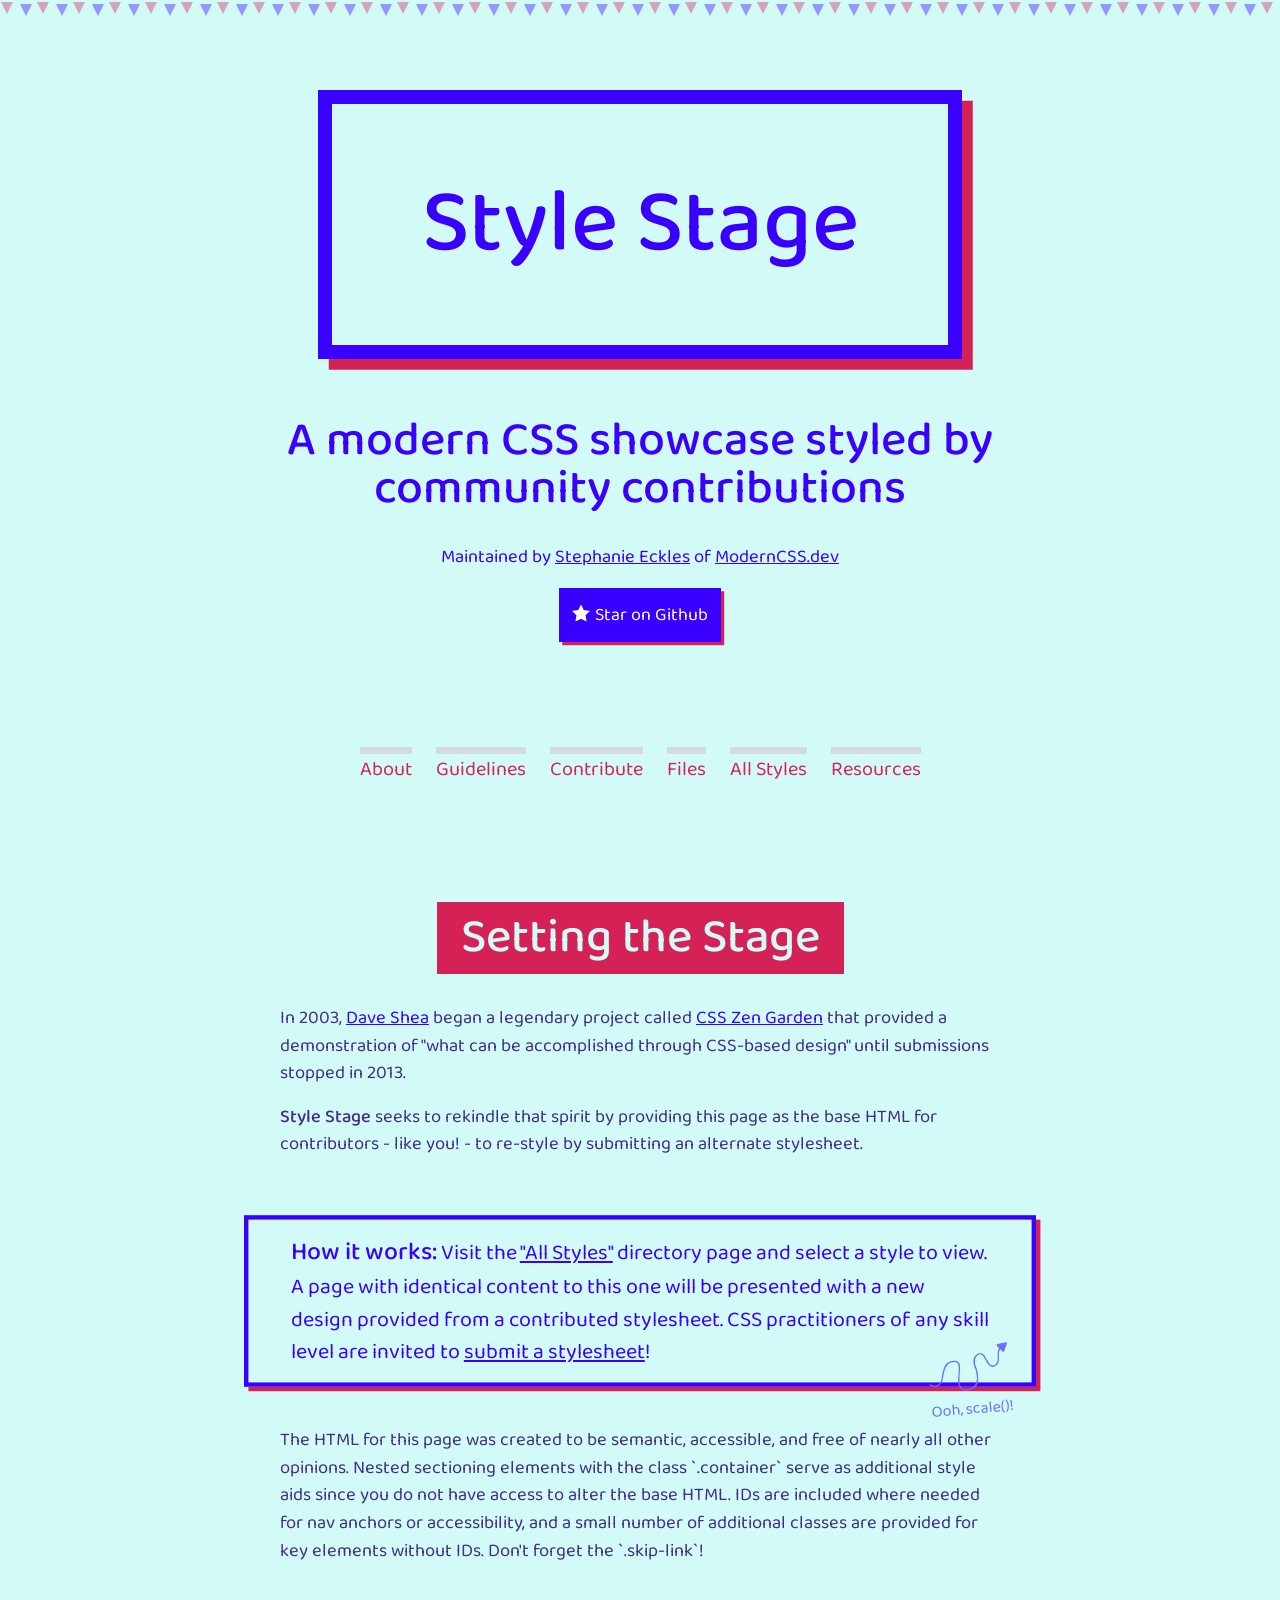
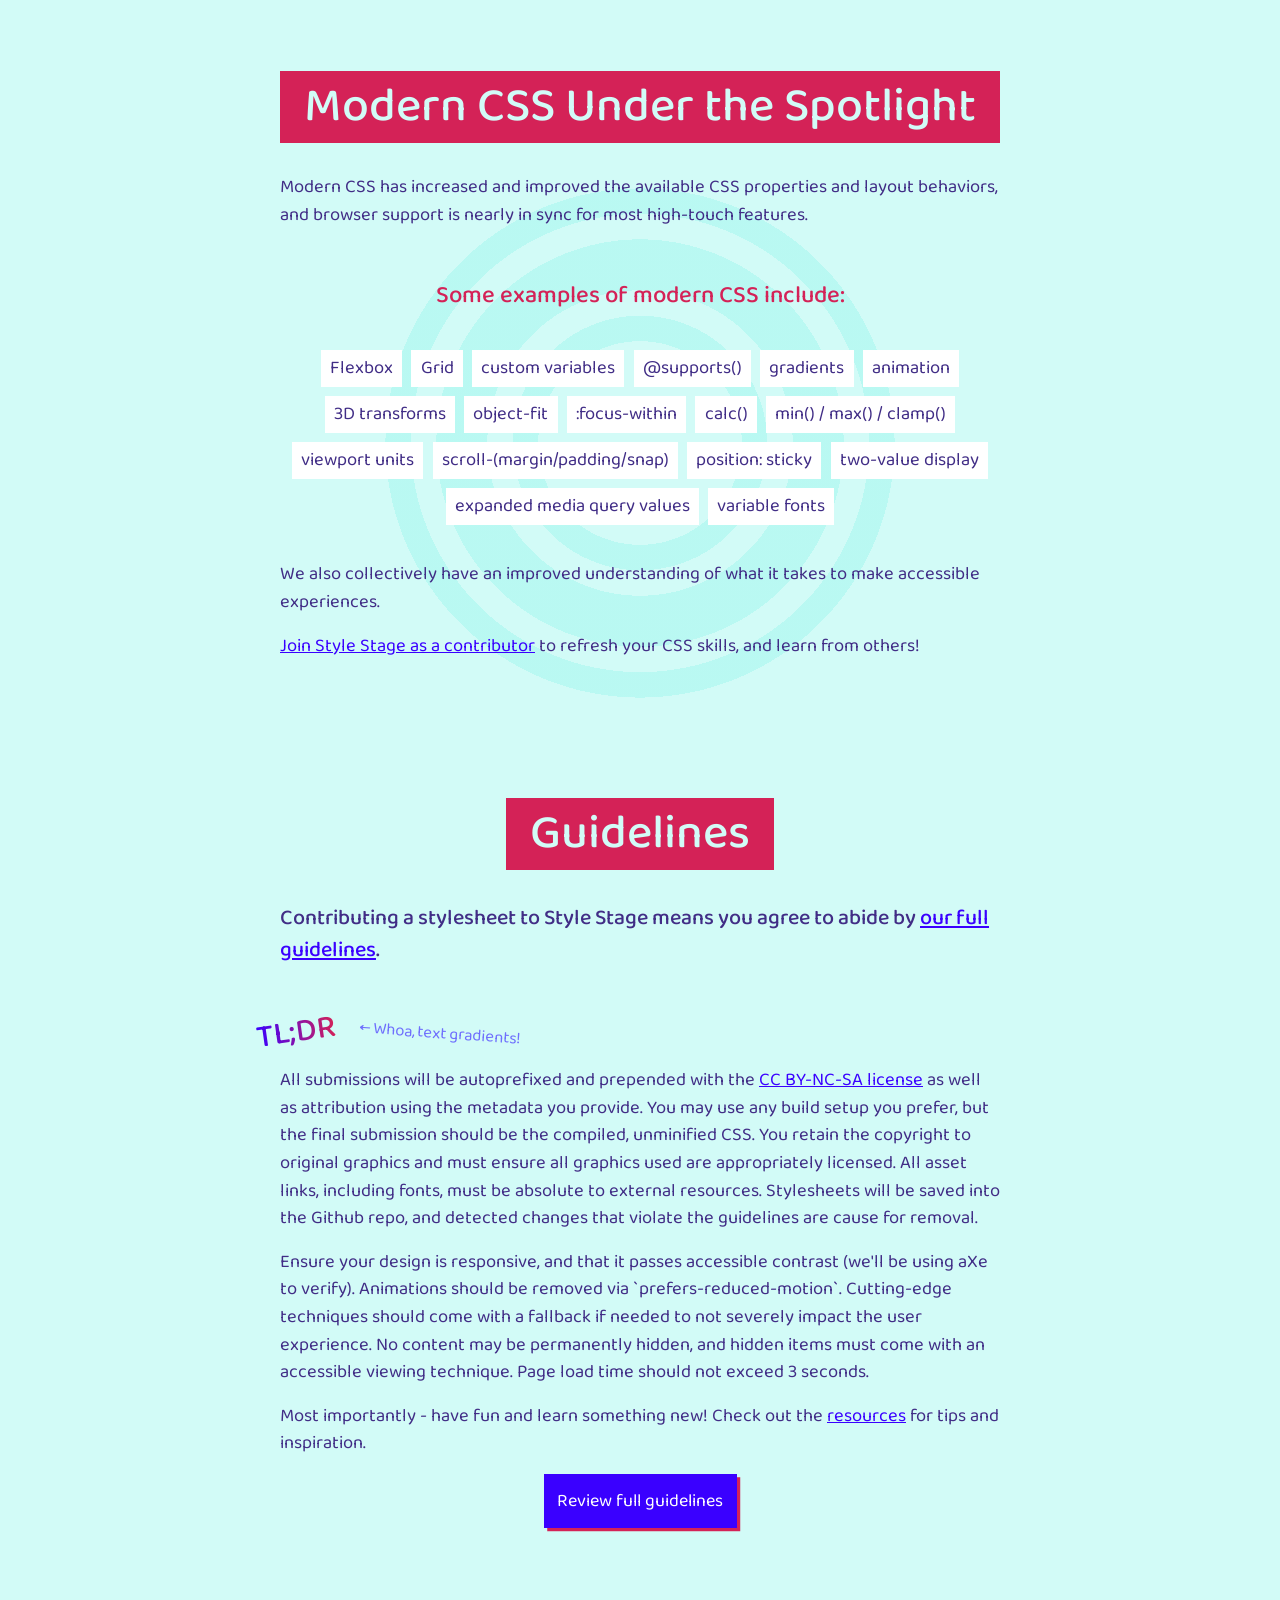
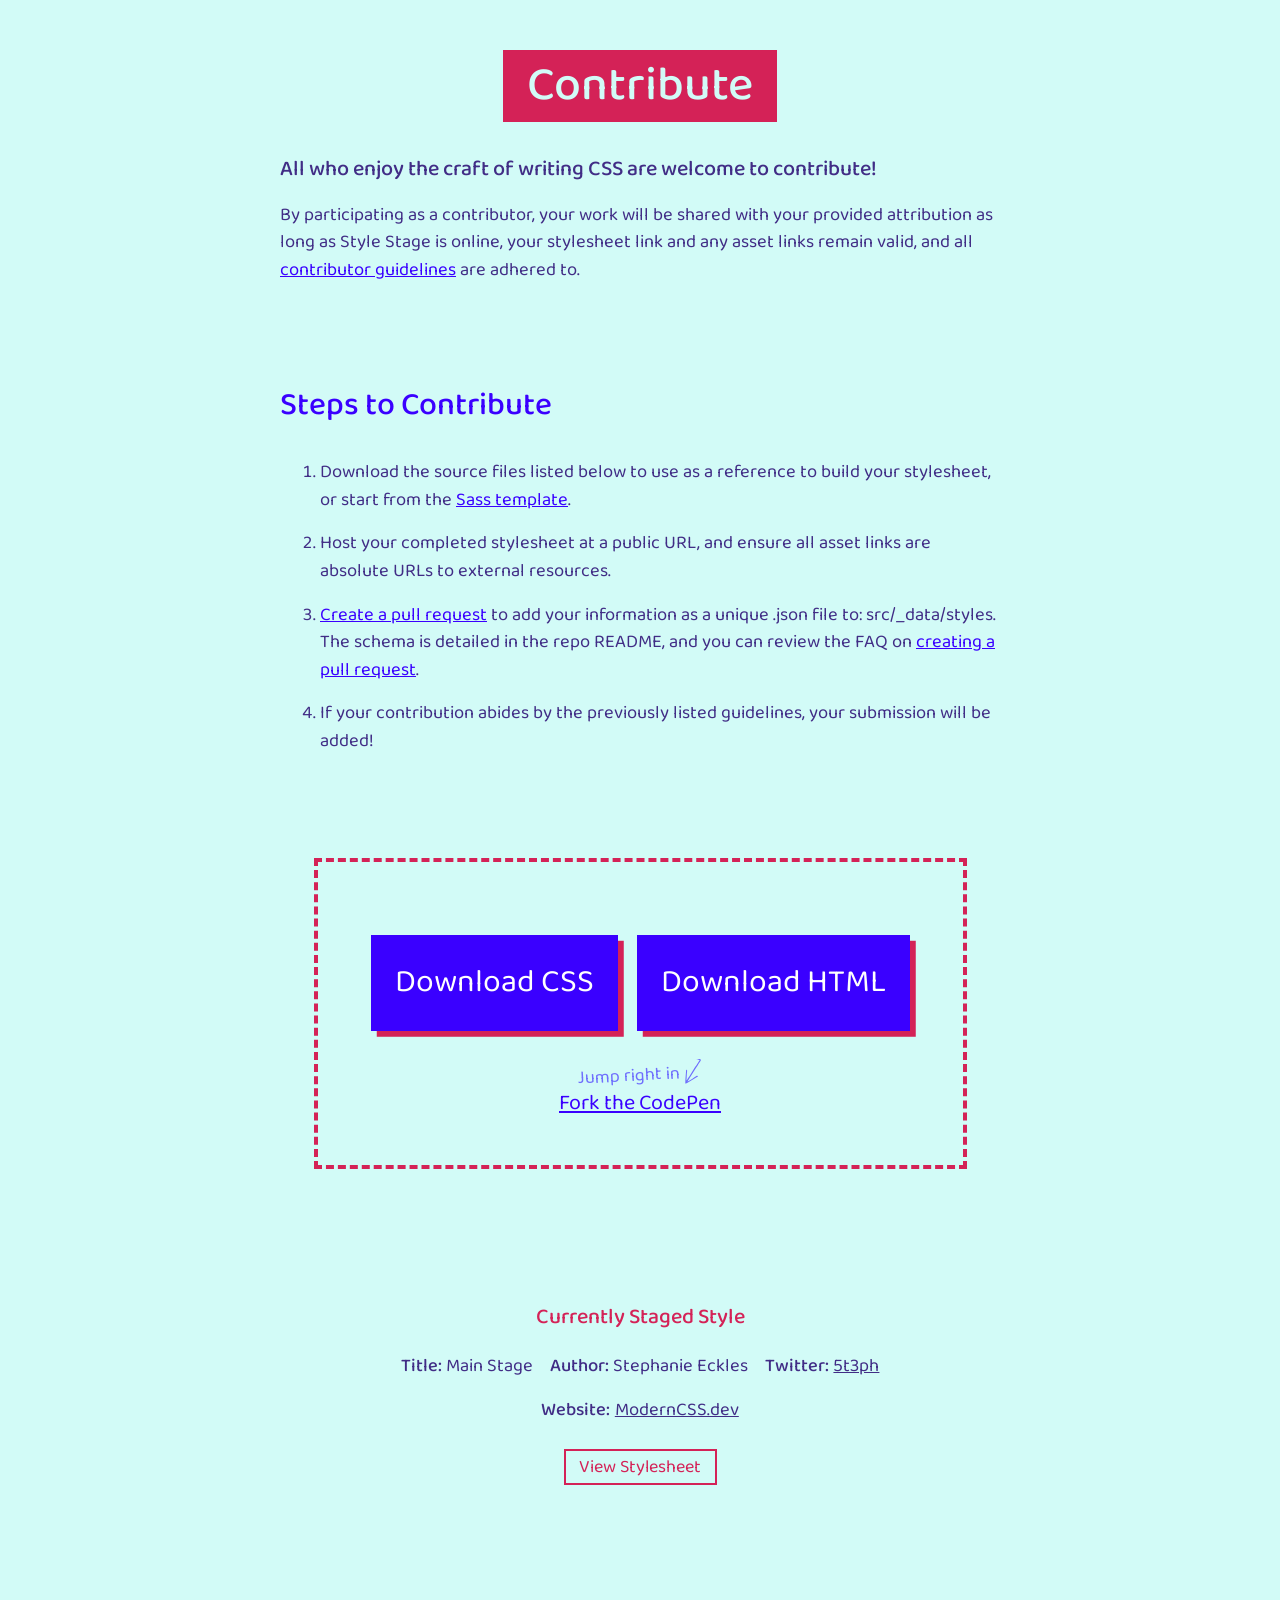
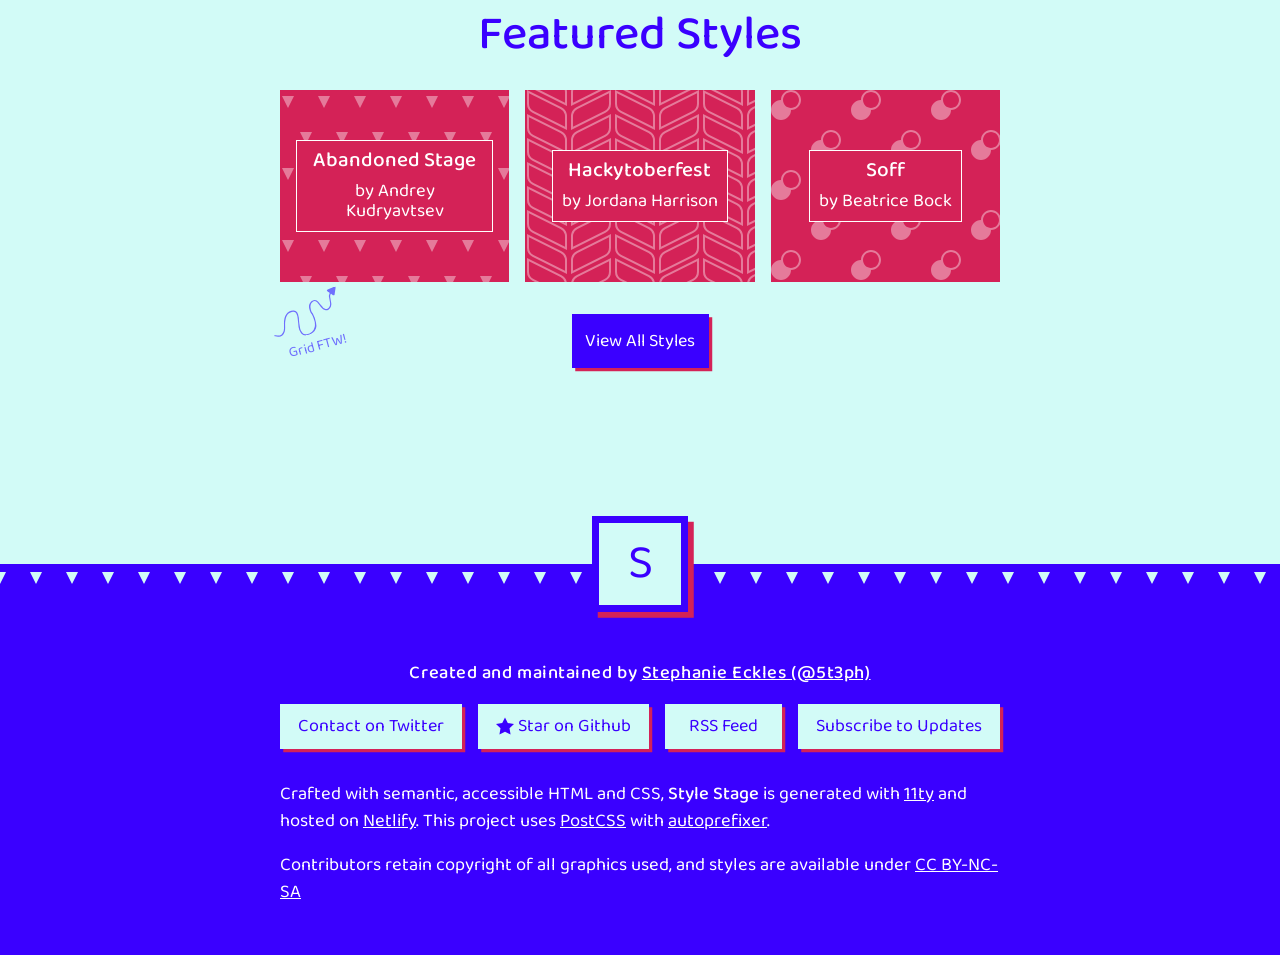
==== public/index.html @ d244d652 "Initial commit" ====
<!DOCTYPE html>
<html lang="en">
  <head>
    <meta charset="UTF-8" />
    <meta name="viewport" content="width=device-width, initial-scale=1" />
    <title>[Your Style Title] by [Your Name] | Style Stage</title>
    <meta name="description" content="[Your optional description]" />
    <link href="style.css" rel="stylesheet" />
  </head>
  <body>
    <a href="#main" class="skip-link">Skip to main content</a>
    <header>
      <div class="container">
        <h1>Style Stage</h1>
        <h2>A modern CSS showcase styled by community contributions</h2>
        <p>
          Maintained by
          <a href="https://twitter.com/5t3ph">Stephanie Eckles</a> of
          <a href="https://moderncss.dev">ModernCSS.dev</a>
        </p>
        <a href="https://github.com/5t3ph/stylestage" class="link-github"
          ><span
            ><svg
              xmlns="http://www.w3.org/2000/svg"
              viewBox="0 0 32 32"
              aria-hidden="true"
              focusable="false"
            >
              <path
                d="M32 12.408l-11.056-1.607-4.944-10.018-4.944 10.018-11.056 1.607 8 7.798-1.889 11.011 9.889-5.199 9.889 5.199-1.889-11.011 8-7.798z"
              ></path>
            </svg>
          </span>
          Star on Github</a
        >
      </div>
    </header>
    <nav>
      <ul>
        <li><a href="#about">About</a></li>
        <li><a href="#guidelines">Guidelines</a></li>
        <li><a href="#contribute">Contribute</a></li>
        <li><a href="#files">Files</a></li>
        <li><a href="/styles/">All Styles</a></li>
        <li><a href="/resources/">Resources</a></li>
      </ul>
    </nav>

    <main id="main" tabIndex="-1">
      <div class="container">
        <article id="about">
          <section class="container">
            <h2>Setting the Stage</h2>
            <p>
              In 2003,
              <a href="http://daveshea.com/projects/zen/">Dave Shea</a> began a
              legendary project called
              <a href="http://www.csszengarden.com/">CSS Zen Garden</a> that
              provided a demonstration of "what can be accomplished through
              CSS-based design" until submissions stopped in 2013.
            </p>
            <p>
              <strong>Style Stage</strong> seeks to rekindle that spirit by
              providing this page as the base HTML for contributors - like you!
              - to re-style by submitting an alternate stylesheet.
            </p>
            <blockquote>
              <p>
                <strong>How it works:</strong> Visit the
                <a href="/styles/">"All Styles"</a> directory page and select a
                style to view. A page with identical content to this one will be
                presented with a new design provided from a contributed
                stylesheet. CSS practitioners of any skill level are invited to
                <a href="#contribute">submit a stylesheet</a>!
              </p>
            </blockquote>
            <p>
              The HTML for this page was created to be semantic, accessible, and
              free of nearly all other opinions. Nested sectioning elements with
              the class `.container` serve as additional style aids since you do
              not have access to alter the base HTML. IDs are included where
              needed for nav anchors or accessibility, and a small number of
              additional classes are provided for key elements without IDs.
              Don't forget the `.skip-link`!
            </p>
          </section>
          <section class="container">
            <h2>Modern CSS Under the Spotlight</h2>
            <p>
              Modern CSS has increased and improved the available CSS properties
              and layout behaviors, and browser support is nearly in sync for
              most high-touch features.
            </p>
            <p>Some examples of modern CSS include:</p>
            <ul>
              <li>Flexbox</li>
              <li>Grid</li>
              <li>custom variables</li>
              <li>@supports()</li>
              <li>gradients</li>
              <li>animation</li>
              <li>3D transforms</li>
              <li>object-fit</li>
              <li>:focus-within</li>
              <li>calc()</li>
              <li>min() / max() / clamp()</li>
              <li>viewport units</li>
              <li>scroll-(margin/padding/snap)</li>
              <li>position: sticky</li>
              <li>two-value display</li>
              <li>expanded media query values</li>
              <li>variable fonts</li>
            </ul>
            <p>
              We also collectively have an improved understanding of what it
              takes to make accessible experiences.
            </p>
            <p>
              <a href="#contribute">Join Style Stage as a contributor</a> to
              refresh your CSS skills, and learn from others!
            </p>
          </section>
        </article>
        <article id="guidelines">
          <section class="container">
            <h2>Guidelines</h2>
            <p>
              Contributing a stylesheet to Style Stage means you agree to abide
              by
              <a href="/guidelines/">our full guidelines</a>.
            </p>
            <h3>TL;DR</h3>
            <p>
              All submissions will be autoprefixed and prepended with the
              <a href="https://creativecommons.org/licenses/by-nc-sa/3.0/"
                >CC BY-NC-SA license</a
              >
              as well as attribution using the metadata you provide. You may use
              any build setup you prefer, but the final submission should be the
              compiled, unminified CSS. You retain the copyright to original
              graphics and must ensure all graphics used are appropriately
              licensed. All asset links, including fonts, must be absolute to
              external resources. Stylesheets will be saved into the Github
              repo, and detected changes that violate the guidelines are cause
              for removal.
            </p>
            <p>
              Ensure your design is responsive, and that it passes accessible
              contrast (we'll be using aXe to verify). Animations should be
              removed via `prefers-reduced-motion`. Cutting-edge techniques
              should come with a fallback if needed to not severely impact the
              user experience. No content may be permanently hidden, and hidden
              items must come with an accessible viewing technique. Page load
              time should not exceed 3 seconds.
            </p>
            <p>
              Most importantly - have fun and learn something new! Check out the
              <a href="/resources/">resources</a> for tips and inspiration.
            </p>
            <a href="/guidelines/" class="link-guidelines"
              >Review full guidelines</a
            >
          </section>
        </article>
        <article id="contribute">
          <section class="container">
            <h2>Contribute</h2>
            <p>
              All who enjoy the craft of writing CSS are welcome to contribute!
            </p>
            <p>
              By participating as a contributor, your work will be shared with
              your provided attribution as long as Style Stage is online, your
              stylesheet link and any asset links remain valid, and all
              <a href="/guidelines/">contributor guidelines</a> are adhered to.
            </p>
          </section>
          <section class="container">
            <h3>Steps to Contribute</h3>
            <ol>
              <li>
                Download the source files listed below to use as a reference to
                build your stylesheet, or start from the
                <a href="https://github.com/5t3ph/stylestage-sass"
                  >Sass template</a
                >.
              </li>
              <li>
                Host your completed stylesheet at a public URL, and ensure all
                asset links are absolute URLs to external resources.
              </li>
              <li>
                <a href="https://github.com/5t3ph/stylestage"
                  >Create a pull request</a
                >
                to add your information as a unique .json file to:
                src/_data/styles. The schema is detailed in the repo README, and
                you can review the FAQ on
                <a href="/guidelines/#how-do-i-create-a-pull-request-pr"
                  >creating a pull request</a
                >.
              </li>
              <li>
                If your contribution abides by the previously listed guidelines,
                your submission will be added!
              </li>
            </ol>
          </section>
          <footer id="files">
            <div class="container">
              <h3>Source Files</h3>
              <a
                href="/source-files/style.css"
                class="link-downloadcss"
                download
                >Download CSS</a
              >
              <a
                href="/source-files/stylestage.html"
                class="link-downloadhtml"
                download
                >Download HTML</a
              >
              <a
                href="https://codepen.io/5t3ph/pen/b493845ae41e836889dd84fdbb0f5291"
                class="link-codepen"
                download
                >Fork the CodePen</a
              >
            </div>
          </footer>
        </article>
      </div>
    </main>
    <aside class="profile" aria-labelledby="profile-title">
      <div class="container">
        <h4 id="profile-title">Currently Staged Style</h4>
        <ul>
          <li class="profile-title">
            <span>Title:</span> <span>Main Stage</span>
          </li>
          <li class="profile-author">
            <span>Author:</span> <span>Stephanie Eckles</span>
          </li>
          <li class="profile-twitter">
            <span>Twitter:</span>
            <span><a href="https://twitter.com/5t3ph">5t3ph</a></span>
          </li>
          <li class="profile-website">
            <span>Website:</span>
            <span><a href="https://moderncss.dev">ModernCSS.dev</a></span>
          </li>
        </ul>
        <a href="/styles/css/main-stage.css">View Stylesheet</a>
      </div>
    </aside>
    <aside id="styles">
      <div class="container">
        <h2>Featured Styles</h2>
        <ul class="features">
          <li>
            <span>
              <a href="/styles/abandoned-stage"
                >Abandoned Stage<span aria-hidden="true"></span
              ></a>
              <span>by Andrey Kudryavtsev</span>
            </span>
          </li>
          <li>
            <span>
              <a href="/styles/hackytoberfest"
                >Hackytoberfest<span aria-hidden="true"></span
              ></a>
              <span>by Jordana Harrison</span>
            </span>
          </li>
          <li>
            <span>
              <a href="/styles/soff">Soff<span aria-hidden="true"></span></a>
              <span>by Beatrice Bock</span>
            </span>
          </li>
        </ul>

        <a href="/styles/" class="link-allstyles">View All Styles</a>
      </div>
    </aside>
    <footer class="page-footer">
      <div class="container">
        <p>
          Created and maintained by
          <a href="https://twitter.com/5t3ph">Stephanie Eckles (@5t3ph)</a>
        </p>
        <ul>
          <li>
            <a href="https://twitter.com/5t3ph" class="link-twittercontact"
              >Contact on Twitter</a
            >
          </li>
          <li>
            <a href="https://github.com/5t3ph/stylestage" class="link-github"
              ><svg
                xmlns="http://www.w3.org/2000/svg"
                viewBox="0 0 32 32"
                aria-hidden="true"
                focusable="false"
              >
                <path
                  d="M32 12.408l-11.056-1.607-4.944-10.018-4.944 10.018-11.056 1.607 8 7.798-1.889 11.011 9.889-5.199 9.889 5.199-1.889-11.011 8-7.798z"
                ></path>
              </svg>
              Star on Github</a
            >
          </li>
          <li><a href="/feed/" class="link-rss">RSS Feed</a></li>
          <li>
            <a href="/subscribe/" class="link-support">Subscribe to Updates</a>
          </li>
        </ul>
        <p>
          Crafted with semantic, accessible HTML and CSS,
          <strong>Style Stage</strong> is generated with
          <a href="https://11ty.dev">11ty</a> and hosted on
          <a href="https://netlify.com">Netlify</a>. This project uses
          <a href="https://postcss.org/">PostCSS</a> with
          <a href="https://github.com/postcss/autoprefixer">autoprefixer</a>.
        </p>
        <p>
          Contributors retain copyright of all graphics used, and styles are
          available under
          <a href="https://creativecommons.org/licenses/by-nc-sa/3.0/"
            >CC BY-NC-SA</a
          >
        </p>
      </div>
    </footer>
  </body>
</html>
---- public/style.css ----
@charset "UTF-8";
@import url("https://fonts.googleapis.com/css2?family=Baloo+2:wght@400;500&display=swap");
:root {
  --color-primary: #3a00ff;
  --color-primary-alt: #6f6ffd;
  --color-secondary: #d42257;
  --color-background: #d2fbf7;
  --color-text: #412d86;
  --color-light: #fff;
  --color-anchor: #3a00ff;
  --font-family: "Baloo 2", sans-serif;
  --font-weight-strong: 500;
  --font-size-h1: 6rem;
  --font-size-h2: 3rem;
  --font-size-h3: 2rem;
  --font-size-h4: 1.35rem;
  --font-size-text: 1.15rem;
  --border-radius: 8px;
}

/*
 * [Modified] Modern CSS Reset
 * @link https://github.com/hankchizljaw/modern-css-reset
*/
/* Box sizing rules */
*,
*::before,
*::after {
  box-sizing: border-box;
}

/* Remove default margin */
body,
h1,
h2,
h3,
h4,
h5,
h6 {
  margin: 0;
}

html {
  overflow-x: hidden;
}

/* Set core body defaults */
body {
  min-height: 100vh;
  font-size: 100%;
  line-height: 1.5;
  text-rendering: optimizeSpeed;
  overflow-x: hidden;
}

/* Make images easier to work with */
img {
  display: block;
  max-width: 100%;
}

/* Inherit fonts for inputs and buttons */
input,
button,
textarea,
select {
  font: inherit;
}

/* Remove all animations and transitions for people that prefer not to see them */
@media (prefers-reduced-motion: reduce) {
  * {
    animation-duration: 0.01ms !important;
    animation-iteration-count: 1 !important;
    transition-duration: 0.01ms !important;
    scroll-behavior: auto !important;
  }
}
h1,
h2,
h3,
h4 {
  font-weight: var(--font-weight-strong);
  line-height: 1;
  margin-bottom: 0.65em;
}

h1 {
  font-size: var(--font-size-h1);
  font-size: clamp(2rem, 7vw, var(--font-size-h1));
}

h2 {
  font-size: var(--font-size-h2);
  font-size: clamp(2rem, 4vw, var(--font-size-h2));
  text-align: center;
}

#main h2 {
  background-color: var(--color-secondary);
  align-self: center;
  color: var(--color-background);
  padding: 0.25em 0.5em;
}

h3 {
  font-size: var(--font-size-h3);
}

h4 {
  font-size: var(--font-size-h4);
}

p,
li {
  font-size: var(--font-size-text);
}

p {
  margin: 0 0 1rem;
}

article .container > ul:not(.features) > li + li,
article .container > ol > li + li {
  margin-top: 1rem;
}
article .container * + h2 {
  margin-top: 4rem;
}
article .container * + h3 {
  margin-top: 2rem;
}

strong {
  font-weight: var(--font-weight-strong);
}

a {
  color: var(--color-anchor);
}

blockquote {
  position: relative;
  display: grid;
  grid-template-areas: "blockquote";
  place-items: center;
  padding: 0;
  margin: 3rem 0;
  color: var(--color-primary);
}
blockquote > * {
  grid-area: blockquote;
}
blockquote p {
  position: relative;
  font-size: var(--font-size-h4);
  margin-bottom: 0;
  padding: 0.5em;
}
blockquote p strong {
  font-size: 1.15em;
}
blockquote::before {
  position: absolute;
  top: 0;
  left: 0;
  width: 100%;
  height: 100%;
  border: 4px solid var(--color-primary);
  box-shadow: 0.25em 0.25em var(--color-secondary);
  transform: scale(1.1);
  content: "";
}
blockquote::after {
  grid-area: blockquote;
  color: #6f6ffd;
  background-image: url("data:image/svg+xml,%3Csvg xmlns='http://www.w3.org/2000/svg' viewBox='0 0 199.1 111.3'%3E%3Cpath fill='%236f6ffd' d='M118 77a77 77 0 00-2-18c-2-4-3-9-3-13a29 29 0 011-12 19 19 0 017-9c4-3 8-4 13-3a14 14 0 018 7 31 31 0 012 5 75 75 0 005 10 47 47 0 002 5 17 17 0 003 3c4 4 8 4 13 0a15 15 0 005-8 37 37 0 001-7l1-11a18 18 0 014-11 2 2 0 000-3l-3-3-2-3a2 2 0 011-2 11 11 0 012-1l19-3c4 0 5 1 3 5l-7 16c-1 3-2 3-5 1l-4-5a1 1 0 00-1 0 9 9 0 00-3 5 23 23 0 00-1 6l-1 11a26 26 0 01-1 7 18 18 0 01-8 10c-5 3-9 3-13 0a20 20 0 01-6-6 68 68 0 01-6-13l-2-4a18 18 0 00-2-4 10 10 0 00-14-2 15 15 0 00-4 4 19 19 0 00-3 9 32 32 0 000 11l2 6a78 78 0 012 27 32 32 0 01-4 15 24 24 0 01-11 9 33 33 0 01-19 3 16 16 0 01-13-9 29 29 0 01-3-11 70 70 0 012-18l2-14a33 33 0 000-14c-1-4-4-7-8-7-7-1-14 1-19 6a34 34 0 00-6 9 59 59 0 00-4 10l-3 12-2 6a26 26 0 01-5 8 17 17 0 01-16 6 26 26 0 01-10-4 7 7 0 01-2-1 2 2 0 010-2 2 2 0 012 0l3 1a22 22 0 0010 3 13 13 0 009-4 22 22 0 005-6 41 41 0 003-8l3-12a59 59 0 015-13 31 31 0 017-9c6-5 14-7 22-5a12 12 0 019 7 21 21 0 011 7 57 57 0 01-2 17 132 132 0 00-2 16 37 37 0 000 13 27 27 0 002 5 13 13 0 0011 8 30 30 0 0016-3 22 22 0 0010-10c3-4 3-9 4-13v-5z'/%3E%3C/svg%3E");
  background-repeat: no-repeat;
  place-self: end;
  content: "Ooh, scale()!";
  background-size: 90%;
  width: 10ch;
  padding-top: 3.25em;
  transform: translate(25%, 50%) rotate(-5deg);
  transform-origin: bottom right;
}
@media (max-width: 60rem) {
  blockquote::after {
    transform: translate(25%, 55%) rotate(-5deg);
  }
}

#guidelines p:nth-of-type(1),
#contribute p:nth-of-type(1) {
  font-size: var(--font-size-h4);
  font-weight: var(--font-weight-strong);
}

body {
  background-color: var(--color-background);
  color: var(--color-text);
  font-family: var(--font-family);
}

main {
  padding-top: 5vh;
  padding-bottom: 5vh;
}
main:focus {
  outline: none;
}
main h3 {
  color: var(--color-primary);
}

article section {
  display: flex;
  flex-direction: column;
  align-items: flex-start;
  padding-top: 5vh;
  padding-bottom: 5vh;
}

article .container,
.page-footer .container,
#styles .container {
  width: 100%;
  max-width: 80ch;
  margin-right: auto;
  margin-left: auto;
}

article,
#styles {
  padding: 1rem;
}

.page-footer ul,
.features {
  display: grid;
  margin: 0 0 2rem;
  padding: 0;
  grid-gap: 1em;
  list-style: none;
}

header {
  --logomark-height: 3em;
  --logomark-padding: 0 1em;
  display: grid;
  min-height: 40vh;
  place-items: center;
  padding: 10vh 2rem;
  background-image: url("data:image/svg+xml,%3Csvg xmlns='http://www.w3.org/2000/svg' width='36' height='72' viewBox='0 0 36 72'%3E%3Cg fill-rule='evenodd'%3E%3Cg fill='%233a00ff' fill-opacity='0.4'%3E%3Cpath d='M2 6h12L8 18 2 6zm18 36h12l-6 12-6-12z'/%3E%3C/g%3E%3C/g%3E%3C/svg%3E"), url("data:image/svg+xml,%3Csvg xmlns='http://www.w3.org/2000/svg' width='36' height='72' viewBox='0 0 36 72'%3E%3Cg fill-rule='evenodd'%3E%3Cg fill='%23d42257' fill-opacity='0.4'%3E%3Cpath d='M2 6h12L8 18 2 6zm18 36h12l-6 12-6-12z'/%3E%3C/g%3E%3C/g%3E%3C/svg%3E");
  background-repeat: repeat-x;
  background-position: 0 -38px, 17px -40px;
  color: var(--color-primary);
  text-align: center;
}
header h1 {
  display: inline-grid;
  min-height: var(--logomark-height);
  padding: var(--logomark-padding);
  border: 0.16em solid var(--color-primary);
  box-shadow: 0.12em 0.12em var(--color-secondary);
  place-content: center;
}
header h2 {
  max-width: 30ch;
}

nav ul {
  display: flex;
  flex-wrap: wrap;
  justify-content: center;
  margin: 0;
  padding: 0;
  list-style: none;
}
nav ul a {
  display: inline-grid;
  padding: 0.5rem;
  color: var(--color-secondary);
  font-size: 1.25rem;
  text-decoration: none;
}
nav ul a::before {
  width: 100%;
  height: 0.33em;
  background-color: var(--color-secondary);
  opacity: 0.15;
  content: "";
}
nav ul a:hover::before, nav ul a:focus::before {
  opacity: 1;
}
nav ul li {
  margin: 0.25rem;
}

#about section:nth-child(2) {
  position: relative;
}
#about section:nth-child(2) p:nth-of-type(2) {
  align-self: center;
  margin-top: 2rem;
  color: var(--color-secondary);
  font-size: 1.5em;
  font-weight: var(--font-weight-strong);
  text-align: center;
}
#about section:nth-child(2) ul {
  display: flex;
  flex-wrap: wrap;
  justify-content: center;
  margin: 1rem 0 2rem;
  padding: 0;
  list-style: none;
}
#about section:nth-child(2) ul li {
  margin: 0.25em;
  padding: 0.25em 0.5em;
  background-color: var(--color-light);
}
#about section:nth-child(2)::before {
  position: absolute;
  top: 60%;
  left: 50%;
  width: 100%;
  height: 0;
  padding-bottom: 100%;
  transform: translate(-50%, -50%);
  transition: 300ms transform ease-in;
  background-image: radial-gradient(rgba(255, 0, 0, 0) 20%, #b3f8f1 20%, #b3f8f1 25%, rgba(255, 0, 0, 0) 25%, rgba(255, 0, 0, 0) 30%, #b3f8f1 30%, #b3f8f1 40%, rgba(255, 0, 0, 0) 40%, rgba(255, 0, 0, 0) 45%, #b3f8f1 45%, #b3f8f1 50%, rgba(255, 0, 0, 0) 50%);
  opacity: 0.8;
  content: "";
  z-index: -1;
}
@media (max-width: 35rem) {
  #about section:nth-child(2)::before {
    transform: scale(2) translate(-25%, -25%);
  }
}

#guidelines h3 {
  display: inline-block;
  transform: rotate(-8deg) translateX(-10%);
  background: linear-gradient(to right, var(--color-primary), var(--color-secondary));
}
@supports (background-clip: text) or (-webkit-background-clip: text) {
  #guidelines h3 {
    -webkit-background-clip: text;
    background-clip: text;
    color: transparent;
  }
}
@media (min-width: 120ch) {
  #guidelines h3 {
    transform: rotate(-8deg) translateX(-30%);
  }
}
@supports (background-clip: text) or (-webkit-background-clip: text) {
  #guidelines p:nth-of-type(2) {
    position: relative;
  }
  #guidelines p:nth-of-type(2)::before {
    position: absolute;
    top: 0;
    left: 0;
    transform: rotate(4deg) translate(4.75rem, -3.5rem);
    transform-origin: left center;
    -webkit-background-clip: text;
    background-clip: text;
    color: var(--color-primary-alt);
    font-size: 0.9em;
    font-weight: normal;
    content: "← Whoa, text gradients!";
  }
}
#guidelines .container > a {
  align-self: center;
}

#about section:nth-child(2) {
  position: relative;
}

#about section:nth-child(2) p:nth-of-type(2) {
  align-self: center;
  margin-top: 2rem;
  color: var(--color-secondary);
  font-size: 1.5em;
  font-weight: var(--font-weight-strong);
  text-align: center;
}

#about section:nth-child(2) ul {
  display: flex;
  flex-wrap: wrap;
  justify-content: center;
  margin: 1rem 0 2rem;
  padding: 0;
  list-style: none;
}

#about section:nth-child(2) ul li {
  margin: 0.25em;
  padding: 0.25em 0.5em;
  background-color: var(--color-light);
}

#about section:nth-child(2)::before {
  position: absolute;
  top: 60%;
  left: 50%;
  width: 100%;
  height: 0;
  padding-bottom: 100%;
  transform: translate(-50%, -50%);
  transition: 300ms transform ease-in;
  background-image: radial-gradient(rgba(255, 0, 0, 0) 20%, #b3f8f1 20%, #b3f8f1 25%, rgba(255, 0, 0, 0) 25%, rgba(255, 0, 0, 0) 30%, #b3f8f1 30%, #b3f8f1 40%, rgba(255, 0, 0, 0) 40%, rgba(255, 0, 0, 0) 45%, #b3f8f1 45%, #b3f8f1 50%, rgba(255, 0, 0, 0) 50%);
  opacity: 0.8;
  content: "";
  z-index: -1;
}

@media (max-width: 35rem) {
  #about section:nth-child(2)::before {
    transform: scale(2) translate(-25%, -25%);
  }
}
#files {
  display: grid;
  place-content: center;
  margin: 5vh auto;
  text-align: center;
}
#files h3 {
  height: 0;
  opacity: 0;
}
#files .container {
  display: inline-block;
  padding: 5vmin;
  outline: 4px dashed var(--color-secondary);
  background-color: var(--color-background);
  text-align: center;
}
#files .container a:not(:last-child) {
  margin: 0.5rem;
}
#files .container a:not(:last-child):not(.link-codepen) {
  font-size: clamp(1.5rem, 4vw, 2rem);
}

.features {
  position: relative;
  width: 100%;
  grid-template-columns: repeat(auto-fit, minmax(25ch, 1fr));
  /*! 
    * SVGs from Hero Patterns
    * @link http://www.heropatterns.com/
    */
}
.features li {
  display: grid;
  position: relative;
  place-content: center;
  min-height: 12rem;
  padding: 1rem;
  color: var(--color-light);
  text-align: center;
}
.features li > span {
  display: grid;
  place-content: center;
  padding: 0.5em;
  grid-gap: 0.5rem;
  border: 1px solid var(--color-light);
  background-color: var(--color-secondary);
  line-height: 1.1;
}
.features li > span a {
  color: inherit;
  font-size: 1.3rem;
  font-weight: var(--font-weight-strong);
  text-decoration: none;
}
.features li > span a::before {
  position: absolute;
  top: 0;
  left: 0;
  width: 100%;
  height: 100%;
  content: "";
}
.features li > span span:nth-child(2) {
  position: relative;
}

#styles {
  margin: 5vh 0 20vh;
  text-align: center;
}
#styles h2 {
  color: var(--color-primary);
}

#styles .features li,
.features.patterned li {
  background-color: var(--color-secondary);
  background-image: url("data:image/svg+xml,%3Csvg xmlns='http://www.w3.org/2000/svg' width='36' height='72' viewBox='0 0 36 72'%3E%3Cg fill-rule='evenodd'%3E%3Cg fill='%23fff' fill-opacity='0.4'%3E%3Cpath d='M2 6h12L8 18 2 6zm18 36h12l-6 12-6-12z'/%3E%3C/g%3E%3C/g%3E%3C/svg%3E");
}
@media (min-width: 515px) and (max-width: 765px) {
  #styles .features li:nth-last-child(1):nth-child(odd),
.features.patterned li:nth-last-child(1):nth-child(odd) {
    grid-column: span 2;
  }
}
#styles .features li:nth-child(2),
.features.patterned li:nth-child(2) {
  background-image: url("data:image/svg+xml,%3Csvg xmlns='http://www.w3.org/2000/svg' width='88' height='24' viewBox='0 0 88 24'%3E%3Cg fill-rule='evenodd'%3E%3Cg id='autumn' fill='%23fff' fill-opacity='0.4'%3E%3Cpath d='M10 0l30 15 2 1V2.18A10 10 0 0 0 41.76 0H39.7a8 8 0 0 1 .3 2.18v10.58L14.47 0H10zm31.76 24a10 10 0 0 0-5.29-6.76L4 1 2 0v13.82a10 10 0 0 0 5.53 8.94L10 24h4.47l-6.05-3.02A8 8 0 0 1 4 13.82V3.24l31.58 15.78A8 8 0 0 1 39.7 24h2.06zM78 24l2.47-1.24A10 10 0 0 0 86 13.82V0l-2 1-32.47 16.24A10 10 0 0 0 46.24 24h2.06a8 8 0 0 1 4.12-4.98L84 3.24v10.58a8 8 0 0 1-4.42 7.16L73.53 24H78zm0-24L48 15l-2 1V2.18A10 10 0 0 1 46.24 0h2.06a8 8 0 0 0-.3 2.18v10.58L73.53 0H78z'/%3E%3C/g%3E%3C/g%3E%3C/svg%3E");
}
#styles .features li:nth-child(3),
.features.patterned li:nth-child(3) {
  background-image: url("data:image/svg+xml,%3Csvg width='80' height='80' viewBox='0 0 80 80' xmlns='http://www.w3.org/2000/svg'%3E%3Cg fill='none' fill-rule='evenodd'%3E%3Cg fill='%23fff' fill-opacity='0.4'%3E%3Cpath d='M50 50c0-5.523 4.477-10 10-10s10 4.477 10 10-4.477 10-10 10c0 5.523-4.477 10-10 10s-10-4.477-10-10 4.477-10 10-10zM10 10c0-5.523 4.477-10 10-10s10 4.477 10 10-4.477 10-10 10c0 5.523-4.477 10-10 10S0 25.523 0 20s4.477-10 10-10zm10 8c4.418 0 8-3.582 8-8s-3.582-8-8-8-8 3.582-8 8 3.582 8 8 8zm40 40c4.418 0 8-3.582 8-8s-3.582-8-8-8-8 3.582-8 8 3.582 8 8 8z' /%3E%3C/g%3E%3C/g%3E%3C/svg%3E");
}
#styles .features::after,
.features.patterned::after {
  position: absolute;
  bottom: -4.5em;
  width: 10ch;
  padding-top: 3em;
  transform: rotate(-15deg);
  transform-origin: bottom right;
  background-image: url("data:image/svg+xml,%3Csvg xmlns='http://www.w3.org/2000/svg' viewBox='0 0 199.1 111.3'%3E%3Cpath fill='%236f6ffd' d='M118 77a77 77 0 00-2-18c-2-4-3-9-3-13a29 29 0 011-12 19 19 0 017-9c4-3 8-4 13-3a14 14 0 018 7 31 31 0 012 5 75 75 0 005 10 47 47 0 002 5 17 17 0 003 3c4 4 8 4 13 0a15 15 0 005-8 37 37 0 001-7l1-11a18 18 0 014-11 2 2 0 000-3l-3-3-2-3a2 2 0 011-2 11 11 0 012-1l19-3c4 0 5 1 3 5l-7 16c-1 3-2 3-5 1l-4-5a1 1 0 00-1 0 9 9 0 00-3 5 23 23 0 00-1 6l-1 11a26 26 0 01-1 7 18 18 0 01-8 10c-5 3-9 3-13 0a20 20 0 01-6-6 68 68 0 01-6-13l-2-4a18 18 0 00-2-4 10 10 0 00-14-2 15 15 0 00-4 4 19 19 0 00-3 9 32 32 0 000 11l2 6a78 78 0 012 27 32 32 0 01-4 15 24 24 0 01-11 9 33 33 0 01-19 3 16 16 0 01-13-9 29 29 0 01-3-11 70 70 0 012-18l2-14a33 33 0 000-14c-1-4-4-7-8-7-7-1-14 1-19 6a34 34 0 00-6 9 59 59 0 00-4 10l-3 12-2 6a26 26 0 01-5 8 17 17 0 01-16 6 26 26 0 01-10-4 7 7 0 01-2-1 2 2 0 010-2 2 2 0 012 0l3 1a22 22 0 0010 3 13 13 0 009-4 22 22 0 005-6 41 41 0 003-8l3-12a59 59 0 015-13 31 31 0 017-9c6-5 14-7 22-5a12 12 0 019 7 21 21 0 011 7 57 57 0 01-2 17 132 132 0 00-2 16 37 37 0 000 13 27 27 0 002 5 13 13 0 0011 8 30 30 0 0016-3 22 22 0 0010-10c3-4 3-9 4-13v-5z'/%3E%3C/svg%3E");
  background-repeat: no-repeat;
  background-size: 90%;
  color: var(--color-primary-alt);
  font-size: 0.9rem;
  content: "Grid FTW!";
}

.profile {
  width: 95vw;
  max-width: 80ch;
  margin: 1rem auto 10vh;
  padding: 1.25rem;
  z-index: 1;
}
.profile h4 {
  margin: 0;
  color: var(--color-secondary);
  text-align: center;
}
.profile .container {
  display: grid;
  justify-items: center;
  grid-gap: 1rem;
}
.profile .container > a {
  min-height: 2em;
  border: 2px solid currentColor;
  color: var(--color-secondary);
}
.profile ul {
  display: flex;
  flex-wrap: wrap;
  justify-content: center;
  margin: 0;
  padding: 0;
  list-style: none;
}
.profile ul li {
  display: flex;
  padding: 0.45em;
}
.profile ul li span:nth-child(1) {
  width: auto;
  margin-right: 0.25em;
  font-weight: var(--font-weight-strong);
}
.profile ul li span:nth-child(2) {
  flex-grow: 1;
  word-break: break-word;
}
.profile ul li span:nth-child(2) a {
  color: inherit;
}
@media (min-width: 180ch) {
  .profile {
    position: fixed;
    right: 2vmin;
    bottom: 2vmin;
    max-width: 30ch;
    margin-bottom: 0;
    border-radius: var(--border-radius);
    background-color: var(--color-light);
    box-shadow: 0 2px 5px rgba(58, 0, 255, 0.15);
  }
  .profile ul {
    justify-content: unset;
  }
  .profile ul li {
    padding: 0;
  }
  .profile ul li span:nth-child(1) {
    width: 8ch;
    margin-right: 0;
  }
}

.page-footer {
  --logomark-height: 2em;
  --logomark-padding: 0;
  position: relative;
  padding: 3rem 1rem;
  background-color: var(--color-primary);
  background-image: url("data:image/svg+xml,%3Csvg xmlns='http://www.w3.org/2000/svg' width='36' height='72' viewBox='0 0 36 72'%3E%3Cg fill-rule='evenodd'%3E%3Cg fill='%23d2fbf7' fill-opacity='1'%3E%3Cpath d='M2 6h12L8 18 2 6zm18 36h12l-6 12-6-12z'/%3E%3C/g%3E%3C/g%3E%3C/svg%3E");
  background-repeat: repeat-x;
  background-position: center -34px;
  color: var(--color-light);
}
.page-footer::before {
  display: inline-grid;
  min-height: var(--logomark-height);
  padding: var(--logomark-padding);
  border: 0.16em solid var(--color-primary);
  box-shadow: 0.12em 0.12em var(--color-secondary);
  place-content: center;
  position: absolute;
  left: 50%;
  width: 2em;
  transform: translate(-50%, -100%);
  background-color: var(--color-background);
  color: var(--color-primary);
  font-size: 3rem;
  content: "S";
}
.page-footer p:first-child {
  margin-top: 3rem;
  font-weight: var(--font-weight-strong);
  letter-spacing: 0.03em;
  text-align: center;
}
.page-footer p a {
  color: inherit;
}
.page-footer ul {
  grid-template-columns: repeat(auto-fit, minmax(12ch, auto));
}
.page-footer .container > :last-child {
  margin-bottom: 0;
}

.skip-link {
  position: absolute;
  top: auto;
  left: -10000px;
  width: 1px;
  height: 1px;
  background-color: var(--color-secondary);
  color: #fff;
  font-size: 1.125rem;
  overflow: hidden;
}
.skip-link:focus {
  position: fixed;
  top: 0;
  left: 0;
  width: auto;
  height: auto;
  padding: 0.5em;
}

[class^=link]:not(.link-codepen) {
  min-height: 3em;
  background-color: var(--color-primary);
  color: #fff;
  box-shadow: 0.18em 0.18em var(--color-secondary);
}

[class^=link]:not(.link-codepen),
.profile .container > a {
  display: inline-flex;
  align-items: center;
  justify-content: center;
  padding: 0 0.75em;
  transform: translate(0, 0);
  transition: 180ms all ease-in-out;
  font-size: 1.125rem;
  line-height: 1;
  text-align: center;
  text-decoration: none;
}
[class^=link]:not(.link-codepen):hover, [class^=link]:not(.link-codepen):focus,
.profile .container > a:hover,
.profile .container > a:focus {
  transform: translate(-0.15em, -0.15em);
  box-shadow: 0.3em 0.3em var(--color-secondary);
}
[class^=link]:not(.link-codepen):focus,
.profile .container > a:focus {
  outline-color: transparent;
  outline-style: solid;
}

.page-footer [class^=link] {
  width: 100%;
  min-height: 2.5em;
  background-color: var(--color-background);
  color: var(--color-primary);
}

.link-codepen {
  display: block;
  margin-top: 3rem;
  font-size: var(--font-size-h4);
}
.link-codepen::before {
  position: absolute;
  padding-right: 1.25em;
  transform: translate(15%, -90%) rotate(-3deg);
  background-image: url("data:image/svg+xml,%3Csvg xmlns='http://www.w3.org/2000/svg' viewBox='0 0 79.6 187.1'%3E%3Cpath fill='%236f6ffd' d='M12 131l-2 13-3 26a10 10 0 000 2 1 1 0 001 0 24 24 0 002-3 37 37 0 016-8 73 73 0 007-9l24-33 4-5a70 70 0 006-7l15-20a8 8 0 001-1 1 1 0 000-1 16 16 0 00-2-1l-8-3a69 69 0 01-13-6 7 7 0 00-1-1l-16-6-13-7a57 57 0 00-10-4 17 17 0 01-2-1 2 2 0 01-1-4 18 18 0 012-2 93 93 0 0011-13 95 95 0 018-8l10-11a32 32 0 003-4c3-5 7-9 12-13a12 12 0 011-1 1 1 0 012 0 2 2 0 010 2 27 27 0 01-3 3 104 104 0 00-10 12 115 115 0 01-11 13 102 102 0 00-11 13 78 78 0 01-5 7l-2 2a1 1 0 000 1l19 8 9 4 3 2a77 77 0 0113 5 22 22 0 003 2l17 8a8 8 0 011 1 2 2 0 010 2 22 22 0 01-1 3l-11 14a33 33 0 00-2 3 98 98 0 01-10 13l-5 7-23 31a87 87 0 01-7 9 60 60 0 00-6 8l-2 3a1 1 0 000 1l9-4 12-6 10-6 13-7a10 10 0 012 0 2 2 0 012 1 2 2 0 010 3 24 24 0 01-3 1l-8 4-20 11-24 12a19 19 0 01-2 1 2 2 0 01-3-2 10 10 0 010-2l1-7 3-24 3-21a39 39 0 011-5 2 2 0 013-1 2 2 0 011 2v4z'/%3E%3C/svg%3E");
  background-repeat: no-repeat;
  background-position: right 130%;
  background-size: 14%;
  color: #6f6ffd;
  font-size: 0.85em;
  content: "Jump right in";
}

.link-allstyles {
  font-size: var(--font-size-h4);
}
@media (max-width: 400px) {
  .link-allstyles {
    margin-left: 6rem;
  }
}

.link-github svg {
  width: 1em;
  height: 1em;
  margin-right: 0.25em;
  fill: currentColor;
}
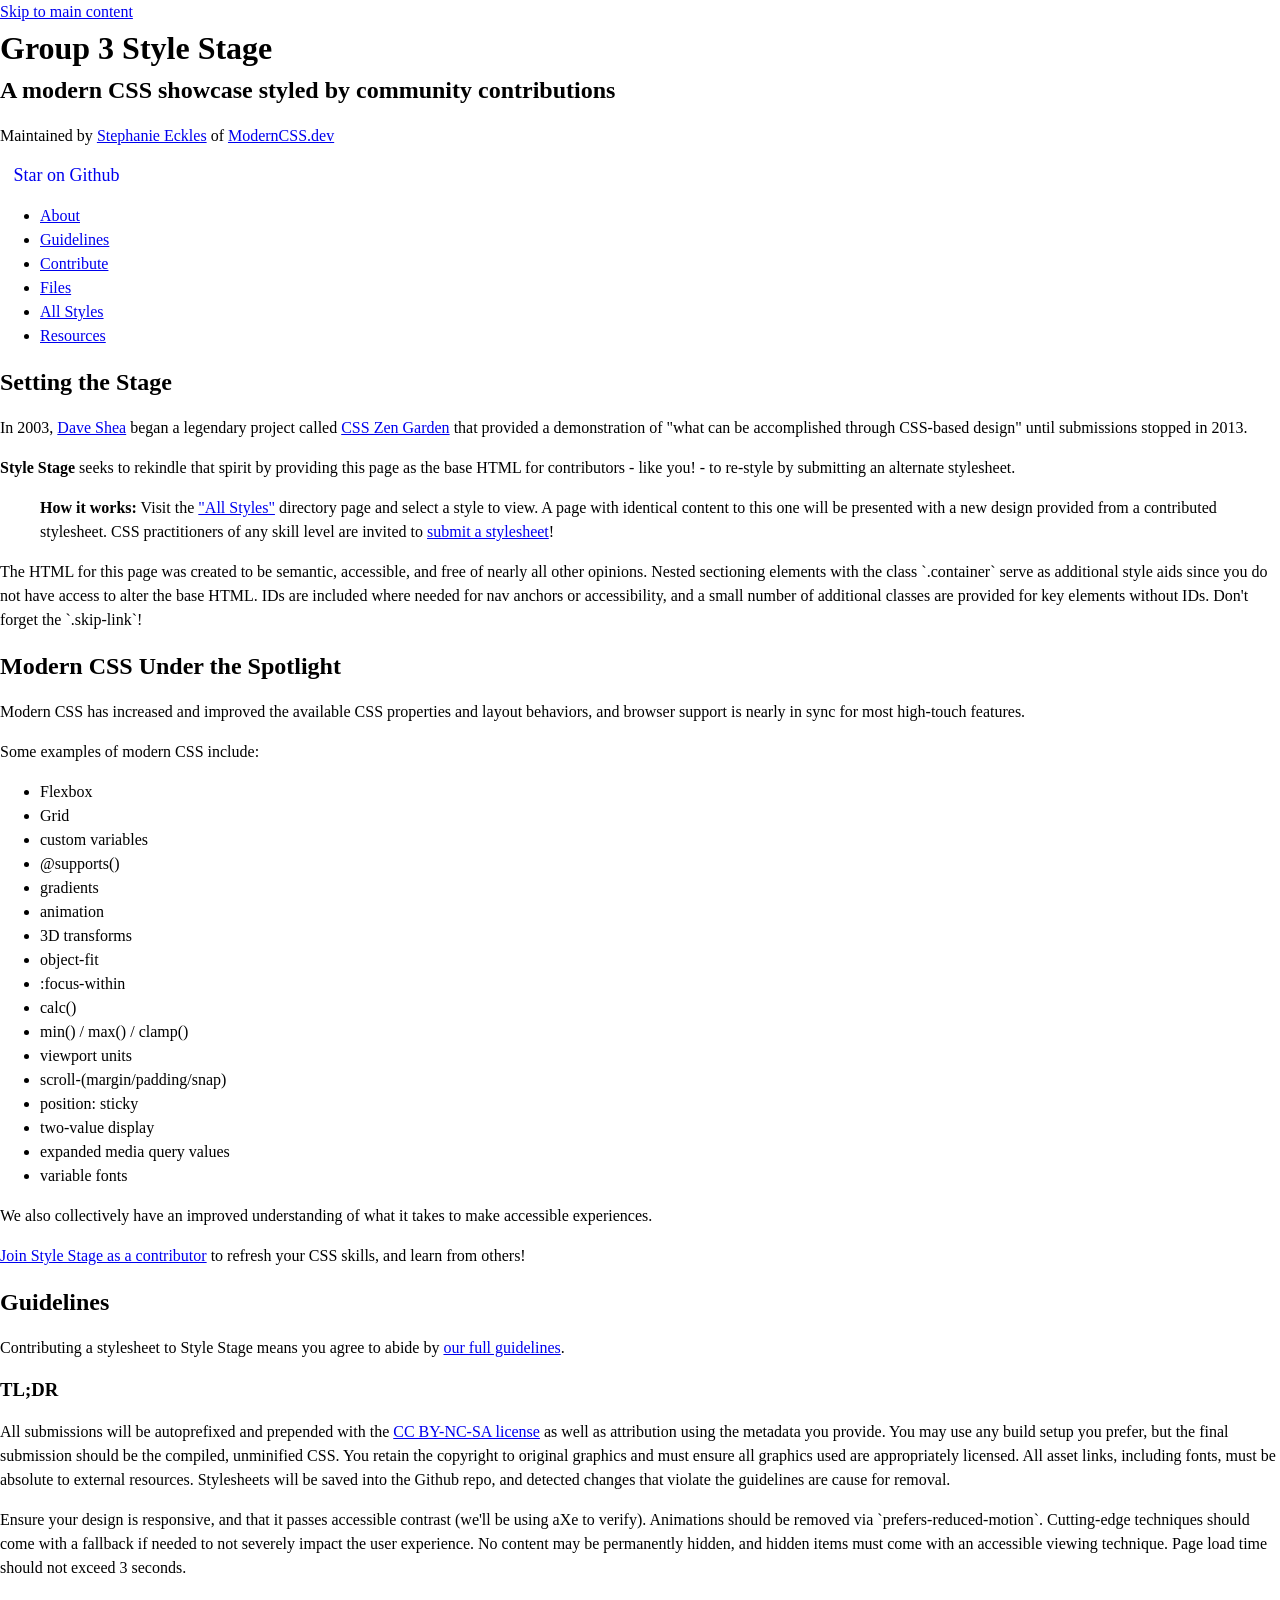
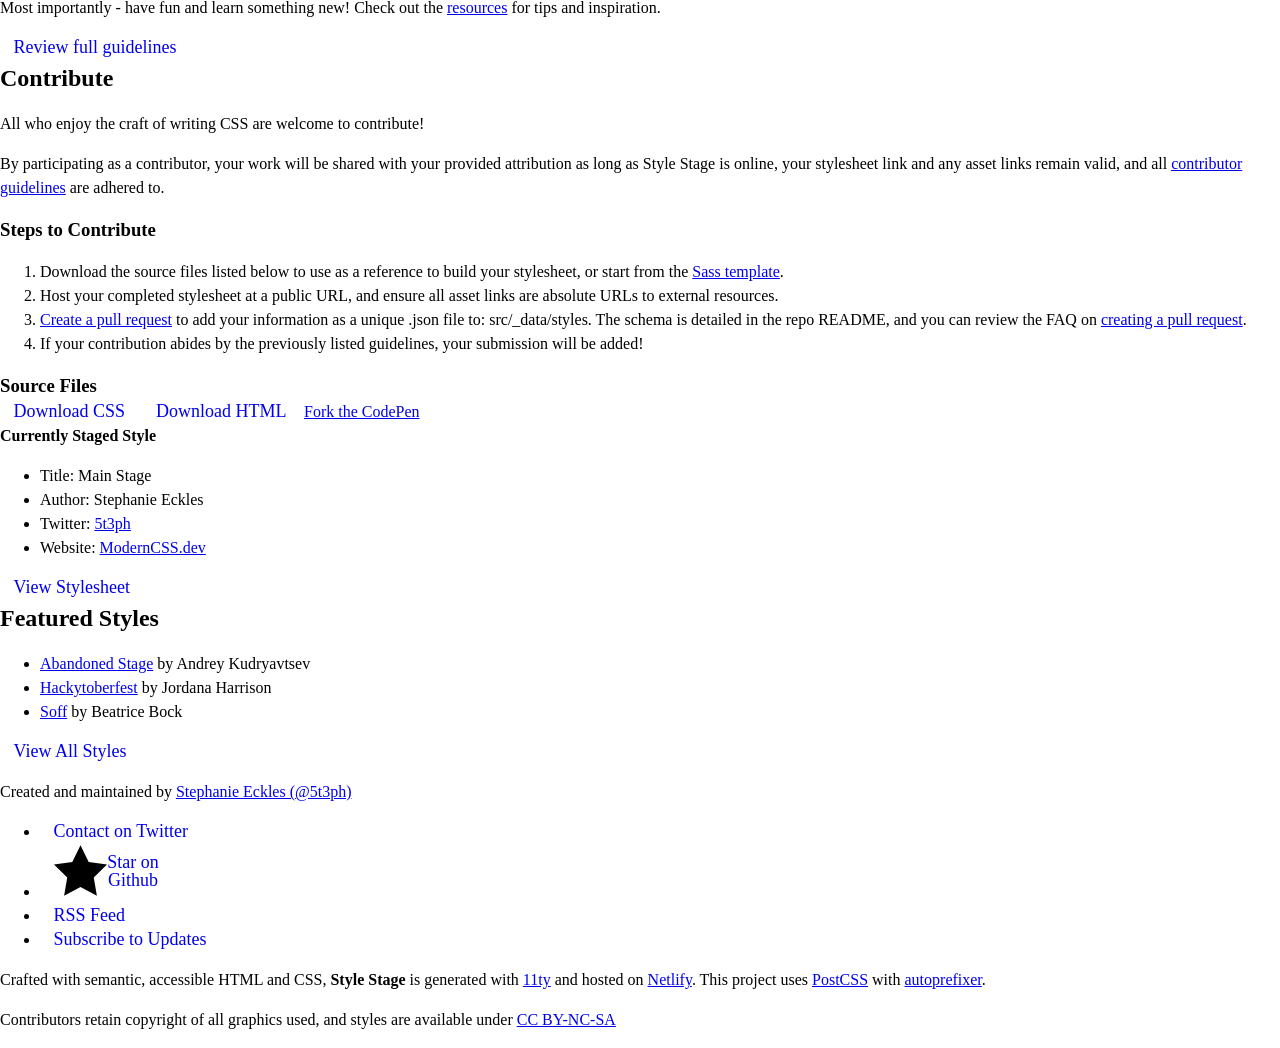
==== commit 09bb756e: "modified:   public/index.html" ====
--- a/public/index.html
+++ b/public/index.html
@@ -3,7 +3,7 @@
   <head>
     <meta charset="UTF-8" />
     <meta name="viewport" content="width=device-width, initial-scale=1" />
-    <title>[Your Style Title] by [Your Name] | Style Stage</title>
+    <title>[Your Style Title] by TJ, Mathias and Bodric | Style Stage</title>
     <meta name="description" content="[Your optional description]" />
     <link href="style.css" rel="stylesheet" />
   </head>
@@ -11,7 +11,7 @@
     <a href="#main" class="skip-link">Skip to main content</a>
     <header>
       <div class="container">
-        <h1>Style Stage</h1>
+        <h1>Group 3 Style Stage</h1>
         <h2>A modern CSS showcase styled by community contributions</h2>
         <p>
           Maintained by
--- a/public/style.css
+++ b/public/style.css
@@ -1,13 +1,12 @@
-@charset "UTF-8";
-@import url("https://fonts.googleapis.com/css2?family=Baloo+2:wght@400;500&display=swap");
+@import url("https://fonts.googleapis.com/css2?family=Asset&display=swap");
 :root {
-  --color-primary: #3a00ff;
-  --color-primary-alt: #6f6ffd;
-  --color-secondary: #d42257;
+  --color-primary: #C70000;
+  --color-primary-alt: #7B1414;
+  --color-secondary: #E4A700;
   --color-background: #d2fbf7;
-  --color-text: #412d86;
+  --color-text: #682323;
   --color-light: #fff;
-  --color-anchor: #3a00ff;
+  --color-anchor: #C70000;
   --font-family: "Baloo 2", sans-serif;
   --font-weight-strong: 500;
   --font-size-h1: 6rem;
@@ -76,610 +75,6 @@
     scroll-behavior: auto !important;
   }
 }
-h1,
-h2,
-h3,
-h4 {
-  font-weight: var(--font-weight-strong);
-  line-height: 1;
-  margin-bottom: 0.65em;
-}
-
-h1 {
-  font-size: var(--font-size-h1);
-  font-size: clamp(2rem, 7vw, var(--font-size-h1));
-}
-
-h2 {
-  font-size: var(--font-size-h2);
-  font-size: clamp(2rem, 4vw, var(--font-size-h2));
-  text-align: center;
-}
-
-#main h2 {
-  background-color: var(--color-secondary);
-  align-self: center;
-  color: var(--color-background);
-  padding: 0.25em 0.5em;
-}
-
-h3 {
-  font-size: var(--font-size-h3);
-}
-
-h4 {
-  font-size: var(--font-size-h4);
-}
-
-p,
-li {
-  font-size: var(--font-size-text);
-}
-
-p {
-  margin: 0 0 1rem;
-}
-
-article .container > ul:not(.features) > li + li,
-article .container > ol > li + li {
-  margin-top: 1rem;
-}
-article .container * + h2 {
-  margin-top: 4rem;
-}
-article .container * + h3 {
-  margin-top: 2rem;
-}
-
-strong {
-  font-weight: var(--font-weight-strong);
-}
-
-a {
-  color: var(--color-anchor);
-}
-
-blockquote {
-  position: relative;
-  display: grid;
-  grid-template-areas: "blockquote";
-  place-items: center;
-  padding: 0;
-  margin: 3rem 0;
-  color: var(--color-primary);
-}
-blockquote > * {
-  grid-area: blockquote;
-}
-blockquote p {
-  position: relative;
-  font-size: var(--font-size-h4);
-  margin-bottom: 0;
-  padding: 0.5em;
-}
-blockquote p strong {
-  font-size: 1.15em;
-}
-blockquote::before {
-  position: absolute;
-  top: 0;
-  left: 0;
-  width: 100%;
-  height: 100%;
-  border: 4px solid var(--color-primary);
-  box-shadow: 0.25em 0.25em var(--color-secondary);
-  transform: scale(1.1);
-  content: "";
-}
-blockquote::after {
-  grid-area: blockquote;
-  color: #6f6ffd;
-  background-image: url("data:image/svg+xml,%3Csvg xmlns='http://www.w3.org/2000/svg' viewBox='0 0 199.1 111.3'%3E%3Cpath fill='%236f6ffd' d='M118 77a77 77 0 00-2-18c-2-4-3-9-3-13a29 29 0 011-12 19 19 0 017-9c4-3 8-4 13-3a14 14 0 018 7 31 31 0 012 5 75 75 0 005 10 47 47 0 002 5 17 17 0 003 3c4 4 8 4 13 0a15 15 0 005-8 37 37 0 001-7l1-11a18 18 0 014-11 2 2 0 000-3l-3-3-2-3a2 2 0 011-2 11 11 0 012-1l19-3c4 0 5 1 3 5l-7 16c-1 3-2 3-5 1l-4-5a1 1 0 00-1 0 9 9 0 00-3 5 23 23 0 00-1 6l-1 11a26 26 0 01-1 7 18 18 0 01-8 10c-5 3-9 3-13 0a20 20 0 01-6-6 68 68 0 01-6-13l-2-4a18 18 0 00-2-4 10 10 0 00-14-2 15 15 0 00-4 4 19 19 0 00-3 9 32 32 0 000 11l2 6a78 78 0 012 27 32 32 0 01-4 15 24 24 0 01-11 9 33 33 0 01-19 3 16 16 0 01-13-9 29 29 0 01-3-11 70 70 0 012-18l2-14a33 33 0 000-14c-1-4-4-7-8-7-7-1-14 1-19 6a34 34 0 00-6 9 59 59 0 00-4 10l-3 12-2 6a26 26 0 01-5 8 17 17 0 01-16 6 26 26 0 01-10-4 7 7 0 01-2-1 2 2 0 010-2 2 2 0 012 0l3 1a22 22 0 0010 3 13 13 0 009-4 22 22 0 005-6 41 41 0 003-8l3-12a59 59 0 015-13 31 31 0 017-9c6-5 14-7 22-5a12 12 0 019 7 21 21 0 011 7 57 57 0 01-2 17 132 132 0 00-2 16 37 37 0 000 13 27 27 0 002 5 13 13 0 0011 8 30 30 0 0016-3 22 22 0 0010-10c3-4 3-9 4-13v-5z'/%3E%3C/svg%3E");
-  background-repeat: no-repeat;
-  place-self: end;
-  content: "Ooh, scale()!";
-  background-size: 90%;
-  width: 10ch;
-  padding-top: 3.25em;
-  transform: translate(25%, 50%) rotate(-5deg);
-  transform-origin: bottom right;
-}
-@media (max-width: 60rem) {
-  blockquote::after {
-    transform: translate(25%, 55%) rotate(-5deg);
-  }
-}
-
-#guidelines p:nth-of-type(1),
-#contribute p:nth-of-type(1) {
-  font-size: var(--font-size-h4);
-  font-weight: var(--font-weight-strong);
-}
-
-body {
-  background-color: var(--color-background);
-  color: var(--color-text);
-  font-family: var(--font-family);
-}
-
-main {
-  padding-top: 5vh;
-  padding-bottom: 5vh;
-}
-main:focus {
-  outline: none;
-}
-main h3 {
-  color: var(--color-primary);
-}
-
-article section {
-  display: flex;
-  flex-direction: column;
-  align-items: flex-start;
-  padding-top: 5vh;
-  padding-bottom: 5vh;
-}
-
-article .container,
-.page-footer .container,
-#styles .container {
-  width: 100%;
-  max-width: 80ch;
-  margin-right: auto;
-  margin-left: auto;
-}
-
-article,
-#styles {
-  padding: 1rem;
-}
-
-.page-footer ul,
-.features {
-  display: grid;
-  margin: 0 0 2rem;
-  padding: 0;
-  grid-gap: 1em;
-  list-style: none;
-}
-
-header {
-  --logomark-height: 3em;
-  --logomark-padding: 0 1em;
-  display: grid;
-  min-height: 40vh;
-  place-items: center;
-  padding: 10vh 2rem;
-  background-image: url("data:image/svg+xml,%3Csvg xmlns='http://www.w3.org/2000/svg' width='36' height='72' viewBox='0 0 36 72'%3E%3Cg fill-rule='evenodd'%3E%3Cg fill='%233a00ff' fill-opacity='0.4'%3E%3Cpath d='M2 6h12L8 18 2 6zm18 36h12l-6 12-6-12z'/%3E%3C/g%3E%3C/g%3E%3C/svg%3E"), url("data:image/svg+xml,%3Csvg xmlns='http://www.w3.org/2000/svg' width='36' height='72' viewBox='0 0 36 72'%3E%3Cg fill-rule='evenodd'%3E%3Cg fill='%23d42257' fill-opacity='0.4'%3E%3Cpath d='M2 6h12L8 18 2 6zm18 36h12l-6 12-6-12z'/%3E%3C/g%3E%3C/g%3E%3C/svg%3E");
-  background-repeat: repeat-x;
-  background-position: 0 -38px, 17px -40px;
-  color: var(--color-primary);
-  text-align: center;
-}
-header h1 {
-  display: inline-grid;
-  min-height: var(--logomark-height);
-  padding: var(--logomark-padding);
-  border: 0.16em solid var(--color-primary);
-  box-shadow: 0.12em 0.12em var(--color-secondary);
-  place-content: center;
-}
-header h2 {
-  max-width: 30ch;
-}
-
-nav ul {
-  display: flex;
-  flex-wrap: wrap;
-  justify-content: center;
-  margin: 0;
-  padding: 0;
-  list-style: none;
-}
-nav ul a {
-  display: inline-grid;
-  padding: 0.5rem;
-  color: var(--color-secondary);
-  font-size: 1.25rem;
-  text-decoration: none;
-}
-nav ul a::before {
-  width: 100%;
-  height: 0.33em;
-  background-color: var(--color-secondary);
-  opacity: 0.15;
-  content: "";
-}
-nav ul a:hover::before, nav ul a:focus::before {
-  opacity: 1;
-}
-nav ul li {
-  margin: 0.25rem;
-}
-
-#about section:nth-child(2) {
-  position: relative;
-}
-#about section:nth-child(2) p:nth-of-type(2) {
-  align-self: center;
-  margin-top: 2rem;
-  color: var(--color-secondary);
-  font-size: 1.5em;
-  font-weight: var(--font-weight-strong);
-  text-align: center;
-}
-#about section:nth-child(2) ul {
-  display: flex;
-  flex-wrap: wrap;
-  justify-content: center;
-  margin: 1rem 0 2rem;
-  padding: 0;
-  list-style: none;
-}
-#about section:nth-child(2) ul li {
-  margin: 0.25em;
-  padding: 0.25em 0.5em;
-  background-color: var(--color-light);
-}
-#about section:nth-child(2)::before {
-  position: absolute;
-  top: 60%;
-  left: 50%;
-  width: 100%;
-  height: 0;
-  padding-bottom: 100%;
-  transform: translate(-50%, -50%);
-  transition: 300ms transform ease-in;
-  background-image: radial-gradient(rgba(255, 0, 0, 0) 20%, #b3f8f1 20%, #b3f8f1 25%, rgba(255, 0, 0, 0) 25%, rgba(255, 0, 0, 0) 30%, #b3f8f1 30%, #b3f8f1 40%, rgba(255, 0, 0, 0) 40%, rgba(255, 0, 0, 0) 45%, #b3f8f1 45%, #b3f8f1 50%, rgba(255, 0, 0, 0) 50%);
-  opacity: 0.8;
-  content: "";
-  z-index: -1;
-}
-@media (max-width: 35rem) {
-  #about section:nth-child(2)::before {
-    transform: scale(2) translate(-25%, -25%);
-  }
-}
-
-#guidelines h3 {
-  display: inline-block;
-  transform: rotate(-8deg) translateX(-10%);
-  background: linear-gradient(to right, var(--color-primary), var(--color-secondary));
-}
-@supports (background-clip: text) or (-webkit-background-clip: text) {
-  #guidelines h3 {
-    -webkit-background-clip: text;
-    background-clip: text;
-    color: transparent;
-  }
-}
-@media (min-width: 120ch) {
-  #guidelines h3 {
-    transform: rotate(-8deg) translateX(-30%);
-  }
-}
-@supports (background-clip: text) or (-webkit-background-clip: text) {
-  #guidelines p:nth-of-type(2) {
-    position: relative;
-  }
-  #guidelines p:nth-of-type(2)::before {
-    position: absolute;
-    top: 0;
-    left: 0;
-    transform: rotate(4deg) translate(4.75rem, -3.5rem);
-    transform-origin: left center;
-    -webkit-background-clip: text;
-    background-clip: text;
-    color: var(--color-primary-alt);
-    font-size: 0.9em;
-    font-weight: normal;
-    content: "← Whoa, text gradients!";
-  }
-}
-#guidelines .container > a {
-  align-self: center;
-}
-
-#about section:nth-child(2) {
-  position: relative;
-}
-
-#about section:nth-child(2) p:nth-of-type(2) {
-  align-self: center;
-  margin-top: 2rem;
-  color: var(--color-secondary);
-  font-size: 1.5em;
-  font-weight: var(--font-weight-strong);
-  text-align: center;
-}
-
-#about section:nth-child(2) ul {
-  display: flex;
-  flex-wrap: wrap;
-  justify-content: center;
-  margin: 1rem 0 2rem;
-  padding: 0;
-  list-style: none;
-}
-
-#about section:nth-child(2) ul li {
-  margin: 0.25em;
-  padding: 0.25em 0.5em;
-  background-color: var(--color-light);
-}
-
-#about section:nth-child(2)::before {
-  position: absolute;
-  top: 60%;
-  left: 50%;
-  width: 100%;
-  height: 0;
-  padding-bottom: 100%;
-  transform: translate(-50%, -50%);
-  transition: 300ms transform ease-in;
-  background-image: radial-gradient(rgba(255, 0, 0, 0) 20%, #b3f8f1 20%, #b3f8f1 25%, rgba(255, 0, 0, 0) 25%, rgba(255, 0, 0, 0) 30%, #b3f8f1 30%, #b3f8f1 40%, rgba(255, 0, 0, 0) 40%, rgba(255, 0, 0, 0) 45%, #b3f8f1 45%, #b3f8f1 50%, rgba(255, 0, 0, 0) 50%);
-  opacity: 0.8;
-  content: "";
-  z-index: -1;
-}
-
-@media (max-width: 35rem) {
-  #about section:nth-child(2)::before {
-    transform: scale(2) translate(-25%, -25%);
-  }
-}
-#files {
-  display: grid;
-  place-content: center;
-  margin: 5vh auto;
-  text-align: center;
-}
-#files h3 {
-  height: 0;
-  opacity: 0;
-}
-#files .container {
-  display: inline-block;
-  padding: 5vmin;
-  outline: 4px dashed var(--color-secondary);
-  background-color: var(--color-background);
-  text-align: center;
-}
-#files .container a:not(:last-child) {
-  margin: 0.5rem;
-}
-#files .container a:not(:last-child):not(.link-codepen) {
-  font-size: clamp(1.5rem, 4vw, 2rem);
-}
-
-.features {
-  position: relative;
-  width: 100%;
-  grid-template-columns: repeat(auto-fit, minmax(25ch, 1fr));
-  /*! 
-    * SVGs from Hero Patterns
-    * @link http://www.heropatterns.com/
-    */
-}
-.features li {
-  display: grid;
-  position: relative;
-  place-content: center;
-  min-height: 12rem;
-  padding: 1rem;
-  color: var(--color-light);
-  text-align: center;
-}
-.features li > span {
-  display: grid;
-  place-content: center;
-  padding: 0.5em;
-  grid-gap: 0.5rem;
-  border: 1px solid var(--color-light);
-  background-color: var(--color-secondary);
-  line-height: 1.1;
-}
-.features li > span a {
-  color: inherit;
-  font-size: 1.3rem;
-  font-weight: var(--font-weight-strong);
-  text-decoration: none;
-}
-.features li > span a::before {
-  position: absolute;
-  top: 0;
-  left: 0;
-  width: 100%;
-  height: 100%;
-  content: "";
-}
-.features li > span span:nth-child(2) {
-  position: relative;
-}
-
-#styles {
-  margin: 5vh 0 20vh;
-  text-align: center;
-}
-#styles h2 {
-  color: var(--color-primary);
-}
-
-#styles .features li,
-.features.patterned li {
-  background-color: var(--color-secondary);
-  background-image: url("data:image/svg+xml,%3Csvg xmlns='http://www.w3.org/2000/svg' width='36' height='72' viewBox='0 0 36 72'%3E%3Cg fill-rule='evenodd'%3E%3Cg fill='%23fff' fill-opacity='0.4'%3E%3Cpath d='M2 6h12L8 18 2 6zm18 36h12l-6 12-6-12z'/%3E%3C/g%3E%3C/g%3E%3C/svg%3E");
-}
-@media (min-width: 515px) and (max-width: 765px) {
-  #styles .features li:nth-last-child(1):nth-child(odd),
-.features.patterned li:nth-last-child(1):nth-child(odd) {
-    grid-column: span 2;
-  }
-}
-#styles .features li:nth-child(2),
-.features.patterned li:nth-child(2) {
-  background-image: url("data:image/svg+xml,%3Csvg xmlns='http://www.w3.org/2000/svg' width='88' height='24' viewBox='0 0 88 24'%3E%3Cg fill-rule='evenodd'%3E%3Cg id='autumn' fill='%23fff' fill-opacity='0.4'%3E%3Cpath d='M10 0l30 15 2 1V2.18A10 10 0 0 0 41.76 0H39.7a8 8 0 0 1 .3 2.18v10.58L14.47 0H10zm31.76 24a10 10 0 0 0-5.29-6.76L4 1 2 0v13.82a10 10 0 0 0 5.53 8.94L10 24h4.47l-6.05-3.02A8 8 0 0 1 4 13.82V3.24l31.58 15.78A8 8 0 0 1 39.7 24h2.06zM78 24l2.47-1.24A10 10 0 0 0 86 13.82V0l-2 1-32.47 16.24A10 10 0 0 0 46.24 24h2.06a8 8 0 0 1 4.12-4.98L84 3.24v10.58a8 8 0 0 1-4.42 7.16L73.53 24H78zm0-24L48 15l-2 1V2.18A10 10 0 0 1 46.24 0h2.06a8 8 0 0 0-.3 2.18v10.58L73.53 0H78z'/%3E%3C/g%3E%3C/g%3E%3C/svg%3E");
-}
-#styles .features li:nth-child(3),
-.features.patterned li:nth-child(3) {
-  background-image: url("data:image/svg+xml,%3Csvg width='80' height='80' viewBox='0 0 80 80' xmlns='http://www.w3.org/2000/svg'%3E%3Cg fill='none' fill-rule='evenodd'%3E%3Cg fill='%23fff' fill-opacity='0.4'%3E%3Cpath d='M50 50c0-5.523 4.477-10 10-10s10 4.477 10 10-4.477 10-10 10c0 5.523-4.477 10-10 10s-10-4.477-10-10 4.477-10 10-10zM10 10c0-5.523 4.477-10 10-10s10 4.477 10 10-4.477 10-10 10c0 5.523-4.477 10-10 10S0 25.523 0 20s4.477-10 10-10zm10 8c4.418 0 8-3.582 8-8s-3.582-8-8-8-8 3.582-8 8 3.582 8 8 8zm40 40c4.418 0 8-3.582 8-8s-3.582-8-8-8-8 3.582-8 8 3.582 8 8 8z' /%3E%3C/g%3E%3C/g%3E%3C/svg%3E");
-}
-#styles .features::after,
-.features.patterned::after {
-  position: absolute;
-  bottom: -4.5em;
-  width: 10ch;
-  padding-top: 3em;
-  transform: rotate(-15deg);
-  transform-origin: bottom right;
-  background-image: url("data:image/svg+xml,%3Csvg xmlns='http://www.w3.org/2000/svg' viewBox='0 0 199.1 111.3'%3E%3Cpath fill='%236f6ffd' d='M118 77a77 77 0 00-2-18c-2-4-3-9-3-13a29 29 0 011-12 19 19 0 017-9c4-3 8-4 13-3a14 14 0 018 7 31 31 0 012 5 75 75 0 005 10 47 47 0 002 5 17 17 0 003 3c4 4 8 4 13 0a15 15 0 005-8 37 37 0 001-7l1-11a18 18 0 014-11 2 2 0 000-3l-3-3-2-3a2 2 0 011-2 11 11 0 012-1l19-3c4 0 5 1 3 5l-7 16c-1 3-2 3-5 1l-4-5a1 1 0 00-1 0 9 9 0 00-3 5 23 23 0 00-1 6l-1 11a26 26 0 01-1 7 18 18 0 01-8 10c-5 3-9 3-13 0a20 20 0 01-6-6 68 68 0 01-6-13l-2-4a18 18 0 00-2-4 10 10 0 00-14-2 15 15 0 00-4 4 19 19 0 00-3 9 32 32 0 000 11l2 6a78 78 0 012 27 32 32 0 01-4 15 24 24 0 01-11 9 33 33 0 01-19 3 16 16 0 01-13-9 29 29 0 01-3-11 70 70 0 012-18l2-14a33 33 0 000-14c-1-4-4-7-8-7-7-1-14 1-19 6a34 34 0 00-6 9 59 59 0 00-4 10l-3 12-2 6a26 26 0 01-5 8 17 17 0 01-16 6 26 26 0 01-10-4 7 7 0 01-2-1 2 2 0 010-2 2 2 0 012 0l3 1a22 22 0 0010 3 13 13 0 009-4 22 22 0 005-6 41 41 0 003-8l3-12a59 59 0 015-13 31 31 0 017-9c6-5 14-7 22-5a12 12 0 019 7 21 21 0 011 7 57 57 0 01-2 17 132 132 0 00-2 16 37 37 0 000 13 27 27 0 002 5 13 13 0 0011 8 30 30 0 0016-3 22 22 0 0010-10c3-4 3-9 4-13v-5z'/%3E%3C/svg%3E");
-  background-repeat: no-repeat;
-  background-size: 90%;
-  color: var(--color-primary-alt);
-  font-size: 0.9rem;
-  content: "Grid FTW!";
-}
-
-.profile {
-  width: 95vw;
-  max-width: 80ch;
-  margin: 1rem auto 10vh;
-  padding: 1.25rem;
-  z-index: 1;
-}
-.profile h4 {
-  margin: 0;
-  color: var(--color-secondary);
-  text-align: center;
-}
-.profile .container {
-  display: grid;
-  justify-items: center;
-  grid-gap: 1rem;
-}
-.profile .container > a {
-  min-height: 2em;
-  border: 2px solid currentColor;
-  color: var(--color-secondary);
-}
-.profile ul {
-  display: flex;
-  flex-wrap: wrap;
-  justify-content: center;
-  margin: 0;
-  padding: 0;
-  list-style: none;
-}
-.profile ul li {
-  display: flex;
-  padding: 0.45em;
-}
-.profile ul li span:nth-child(1) {
-  width: auto;
-  margin-right: 0.25em;
-  font-weight: var(--font-weight-strong);
-}
-.profile ul li span:nth-child(2) {
-  flex-grow: 1;
-  word-break: break-word;
-}
-.profile ul li span:nth-child(2) a {
-  color: inherit;
-}
-@media (min-width: 180ch) {
-  .profile {
-    position: fixed;
-    right: 2vmin;
-    bottom: 2vmin;
-    max-width: 30ch;
-    margin-bottom: 0;
-    border-radius: var(--border-radius);
-    background-color: var(--color-light);
-    box-shadow: 0 2px 5px rgba(58, 0, 255, 0.15);
-  }
-  .profile ul {
-    justify-content: unset;
-  }
-  .profile ul li {
-    padding: 0;
-  }
-  .profile ul li span:nth-child(1) {
-    width: 8ch;
-    margin-right: 0;
-  }
-}
-
-.page-footer {
-  --logomark-height: 2em;
-  --logomark-padding: 0;
-  position: relative;
-  padding: 3rem 1rem;
-  background-color: var(--color-primary);
-  background-image: url("data:image/svg+xml,%3Csvg xmlns='http://www.w3.org/2000/svg' width='36' height='72' viewBox='0 0 36 72'%3E%3Cg fill-rule='evenodd'%3E%3Cg fill='%23d2fbf7' fill-opacity='1'%3E%3Cpath d='M2 6h12L8 18 2 6zm18 36h12l-6 12-6-12z'/%3E%3C/g%3E%3C/g%3E%3C/svg%3E");
-  background-repeat: repeat-x;
-  background-position: center -34px;
-  color: var(--color-light);
-}
-.page-footer::before {
-  display: inline-grid;
-  min-height: var(--logomark-height);
-  padding: var(--logomark-padding);
-  border: 0.16em solid var(--color-primary);
-  box-shadow: 0.12em 0.12em var(--color-secondary);
-  place-content: center;
-  position: absolute;
-  left: 50%;
-  width: 2em;
-  transform: translate(-50%, -100%);
-  background-color: var(--color-background);
-  color: var(--color-primary);
-  font-size: 3rem;
-  content: "S";
-}
-.page-footer p:first-child {
-  margin-top: 3rem;
-  font-weight: var(--font-weight-strong);
-  letter-spacing: 0.03em;
-  text-align: center;
-}
-.page-footer p a {
-  color: inherit;
-}
-.page-footer ul {
-  grid-template-columns: repeat(auto-fit, minmax(12ch, auto));
-}
-.page-footer .container > :last-child {
-  margin-bottom: 0;
-}
-
-.skip-link {
-  position: absolute;
-  top: auto;
-  left: -10000px;
-  width: 1px;
-  height: 1px;
-  background-color: var(--color-secondary);
-  color: #fff;
-  font-size: 1.125rem;
-  overflow: hidden;
-}
-.skip-link:focus {
-  position: fixed;
-  top: 0;
-  left: 0;
-  width: auto;
-  height: auto;
-  padding: 0.5em;
-}
-
-[class^=link]:not(.link-codepen) {
-  min-height: 3em;
-  background-color: var(--color-primary);
-  color: #fff;
-  box-shadow: 0.18em 0.18em var(--color-secondary);
-}
-
 [class^=link]:not(.link-codepen),
 .profile .container > a {
   display: inline-flex;
@@ -704,44 +99,3 @@
   outline-color: transparent;
   outline-style: solid;
 }
-
-.page-footer [class^=link] {
-  width: 100%;
-  min-height: 2.5em;
-  background-color: var(--color-background);
-  color: var(--color-primary);
-}
-
-.link-codepen {
-  display: block;
-  margin-top: 3rem;
-  font-size: var(--font-size-h4);
-}
-.link-codepen::before {
-  position: absolute;
-  padding-right: 1.25em;
-  transform: translate(15%, -90%) rotate(-3deg);
-  background-image: url("data:image/svg+xml,%3Csvg xmlns='http://www.w3.org/2000/svg' viewBox='0 0 79.6 187.1'%3E%3Cpath fill='%236f6ffd' d='M12 131l-2 13-3 26a10 10 0 000 2 1 1 0 001 0 24 24 0 002-3 37 37 0 016-8 73 73 0 007-9l24-33 4-5a70 70 0 006-7l15-20a8 8 0 001-1 1 1 0 000-1 16 16 0 00-2-1l-8-3a69 69 0 01-13-6 7 7 0 00-1-1l-16-6-13-7a57 57 0 00-10-4 17 17 0 01-2-1 2 2 0 01-1-4 18 18 0 012-2 93 93 0 0011-13 95 95 0 018-8l10-11a32 32 0 003-4c3-5 7-9 12-13a12 12 0 011-1 1 1 0 012 0 2 2 0 010 2 27 27 0 01-3 3 104 104 0 00-10 12 115 115 0 01-11 13 102 102 0 00-11 13 78 78 0 01-5 7l-2 2a1 1 0 000 1l19 8 9 4 3 2a77 77 0 0113 5 22 22 0 003 2l17 8a8 8 0 011 1 2 2 0 010 2 22 22 0 01-1 3l-11 14a33 33 0 00-2 3 98 98 0 01-10 13l-5 7-23 31a87 87 0 01-7 9 60 60 0 00-6 8l-2 3a1 1 0 000 1l9-4 12-6 10-6 13-7a10 10 0 012 0 2 2 0 012 1 2 2 0 010 3 24 24 0 01-3 1l-8 4-20 11-24 12a19 19 0 01-2 1 2 2 0 01-3-2 10 10 0 010-2l1-7 3-24 3-21a39 39 0 011-5 2 2 0 013-1 2 2 0 011 2v4z'/%3E%3C/svg%3E");
-  background-repeat: no-repeat;
-  background-position: right 130%;
-  background-size: 14%;
-  color: #6f6ffd;
-  font-size: 0.85em;
-  content: "Jump right in";
-}
-
-.link-allstyles {
-  font-size: var(--font-size-h4);
-}
-@media (max-width: 400px) {
-  .link-allstyles {
-    margin-left: 6rem;
-  }
-}
-
-.link-github svg {
-  width: 1em;
-  height: 1em;
-  margin-right: 0.25em;
-  fill: currentColor;
-}
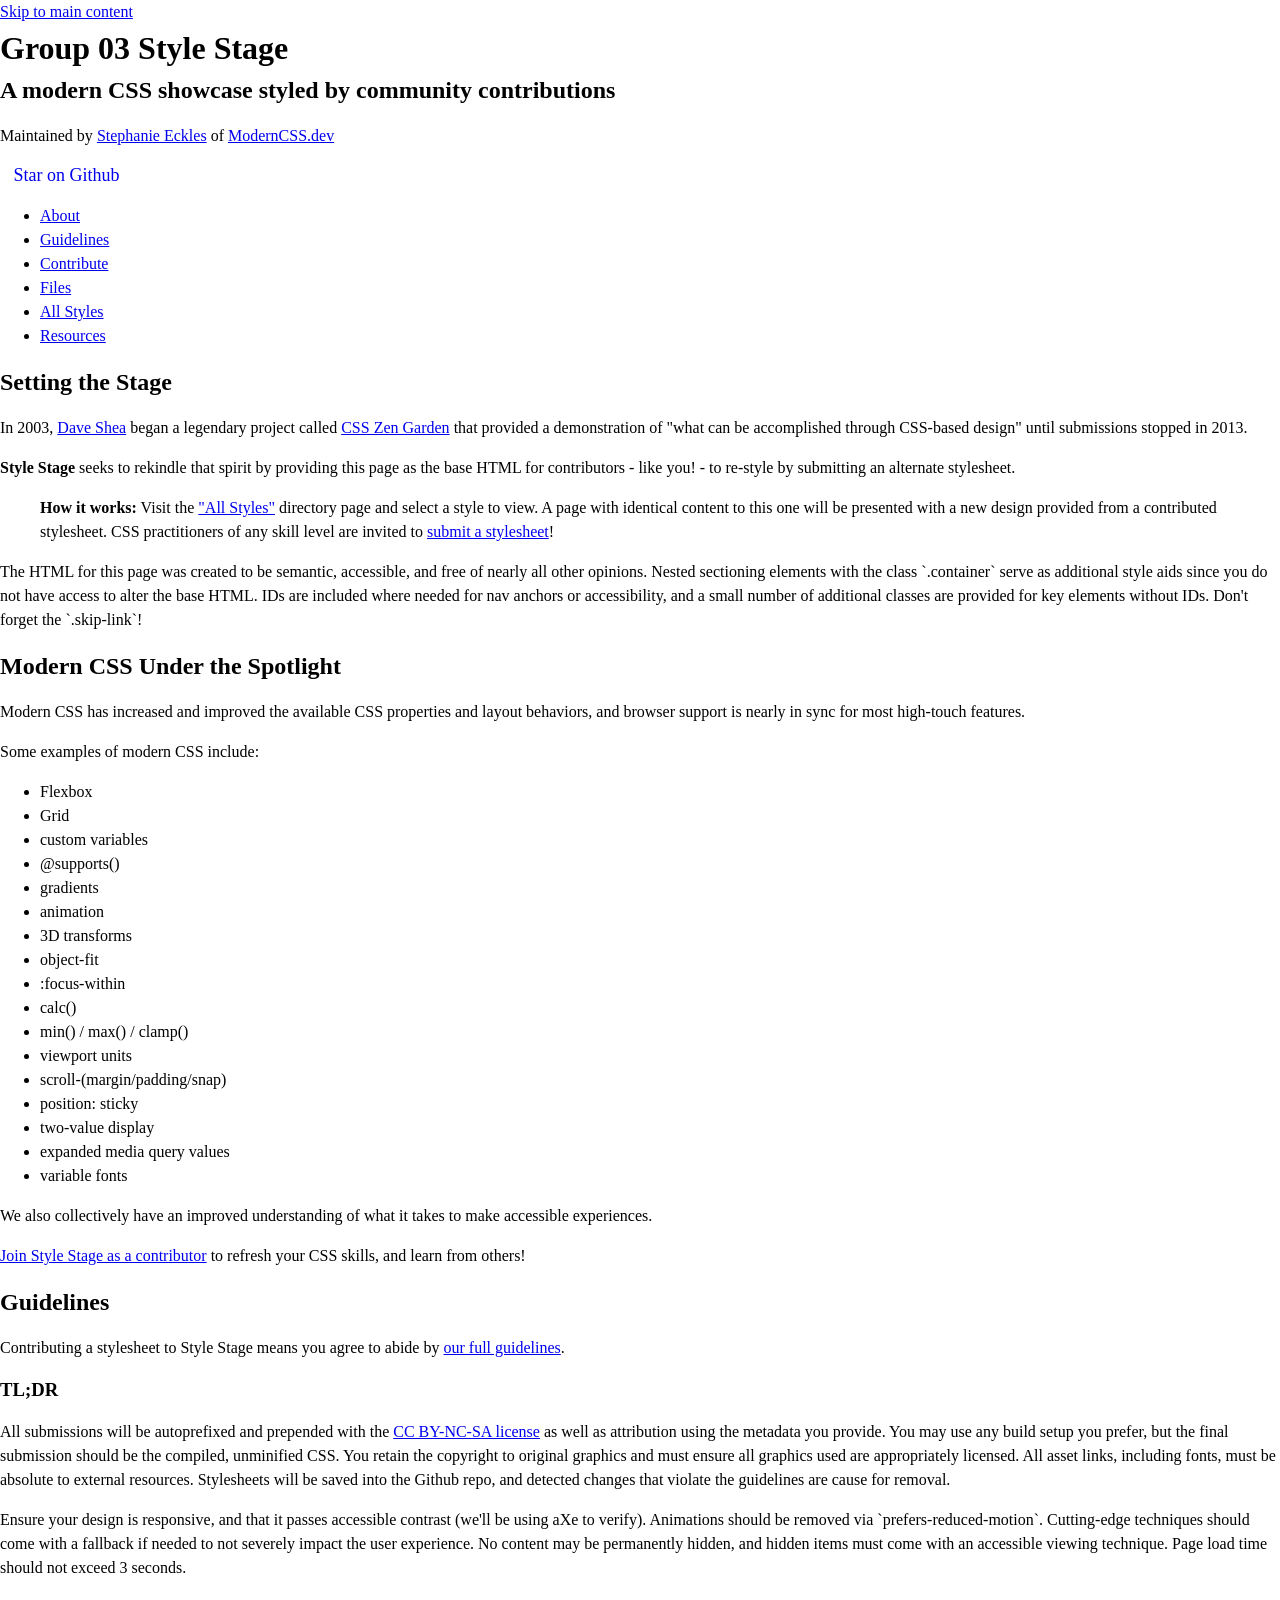
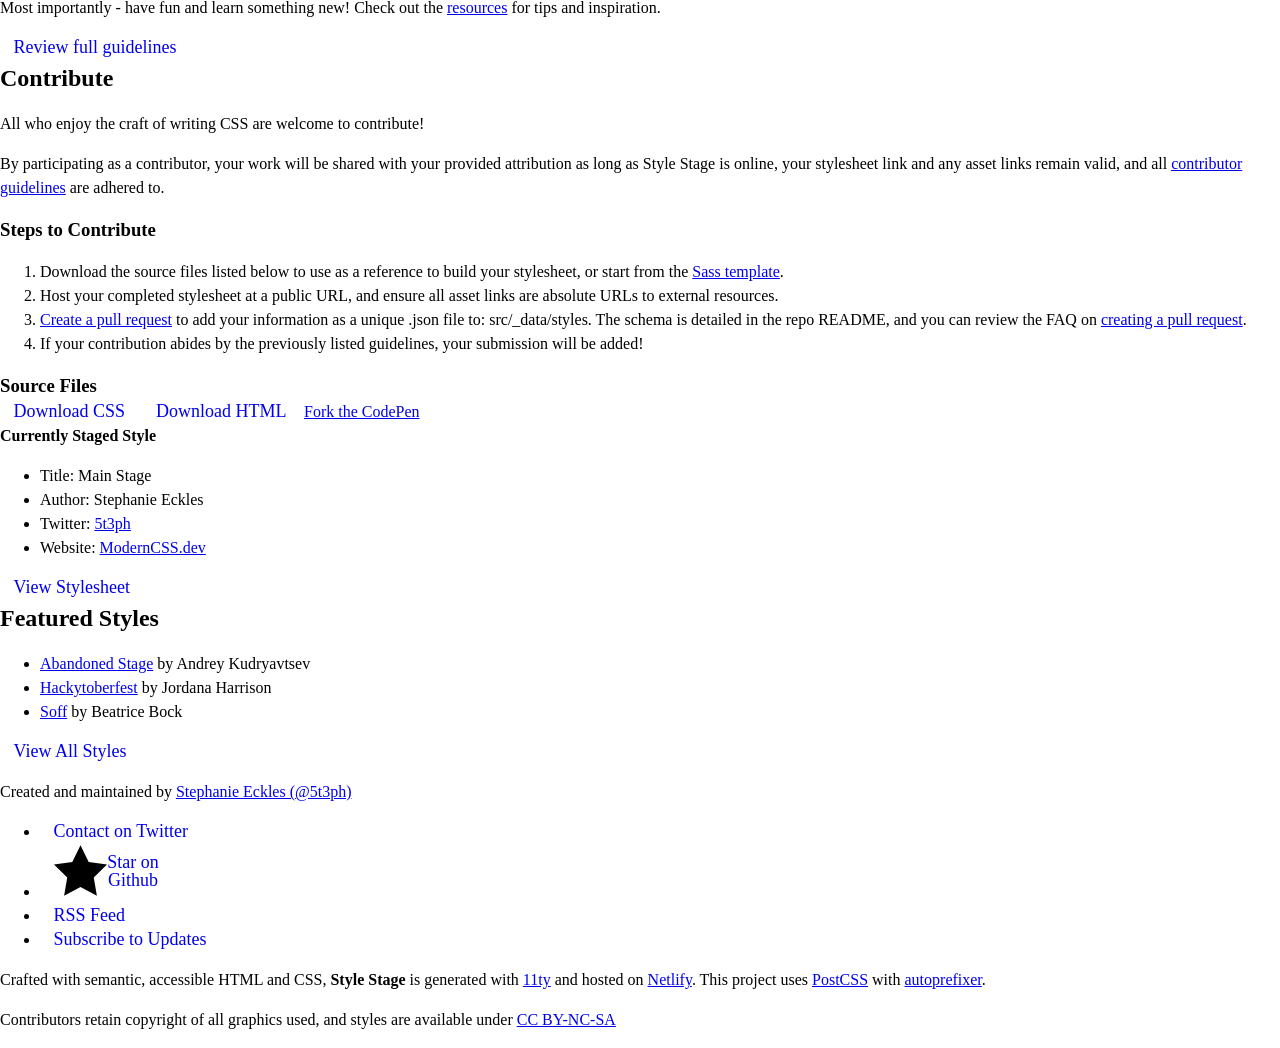
==== commit e5321ae6: "modified:   public/index.html" ====
--- a/public/index.html
+++ b/public/index.html
@@ -11,7 +11,7 @@
     <a href="#main" class="skip-link">Skip to main content</a>
     <header>
       <div class="container">
-        <h1>Group 3 Style Stage</h1>
+        <h1>Group 03 Style Stage</h1>
         <h2>A modern CSS showcase styled by community contributions</h2>
         <p>
           Maintained by
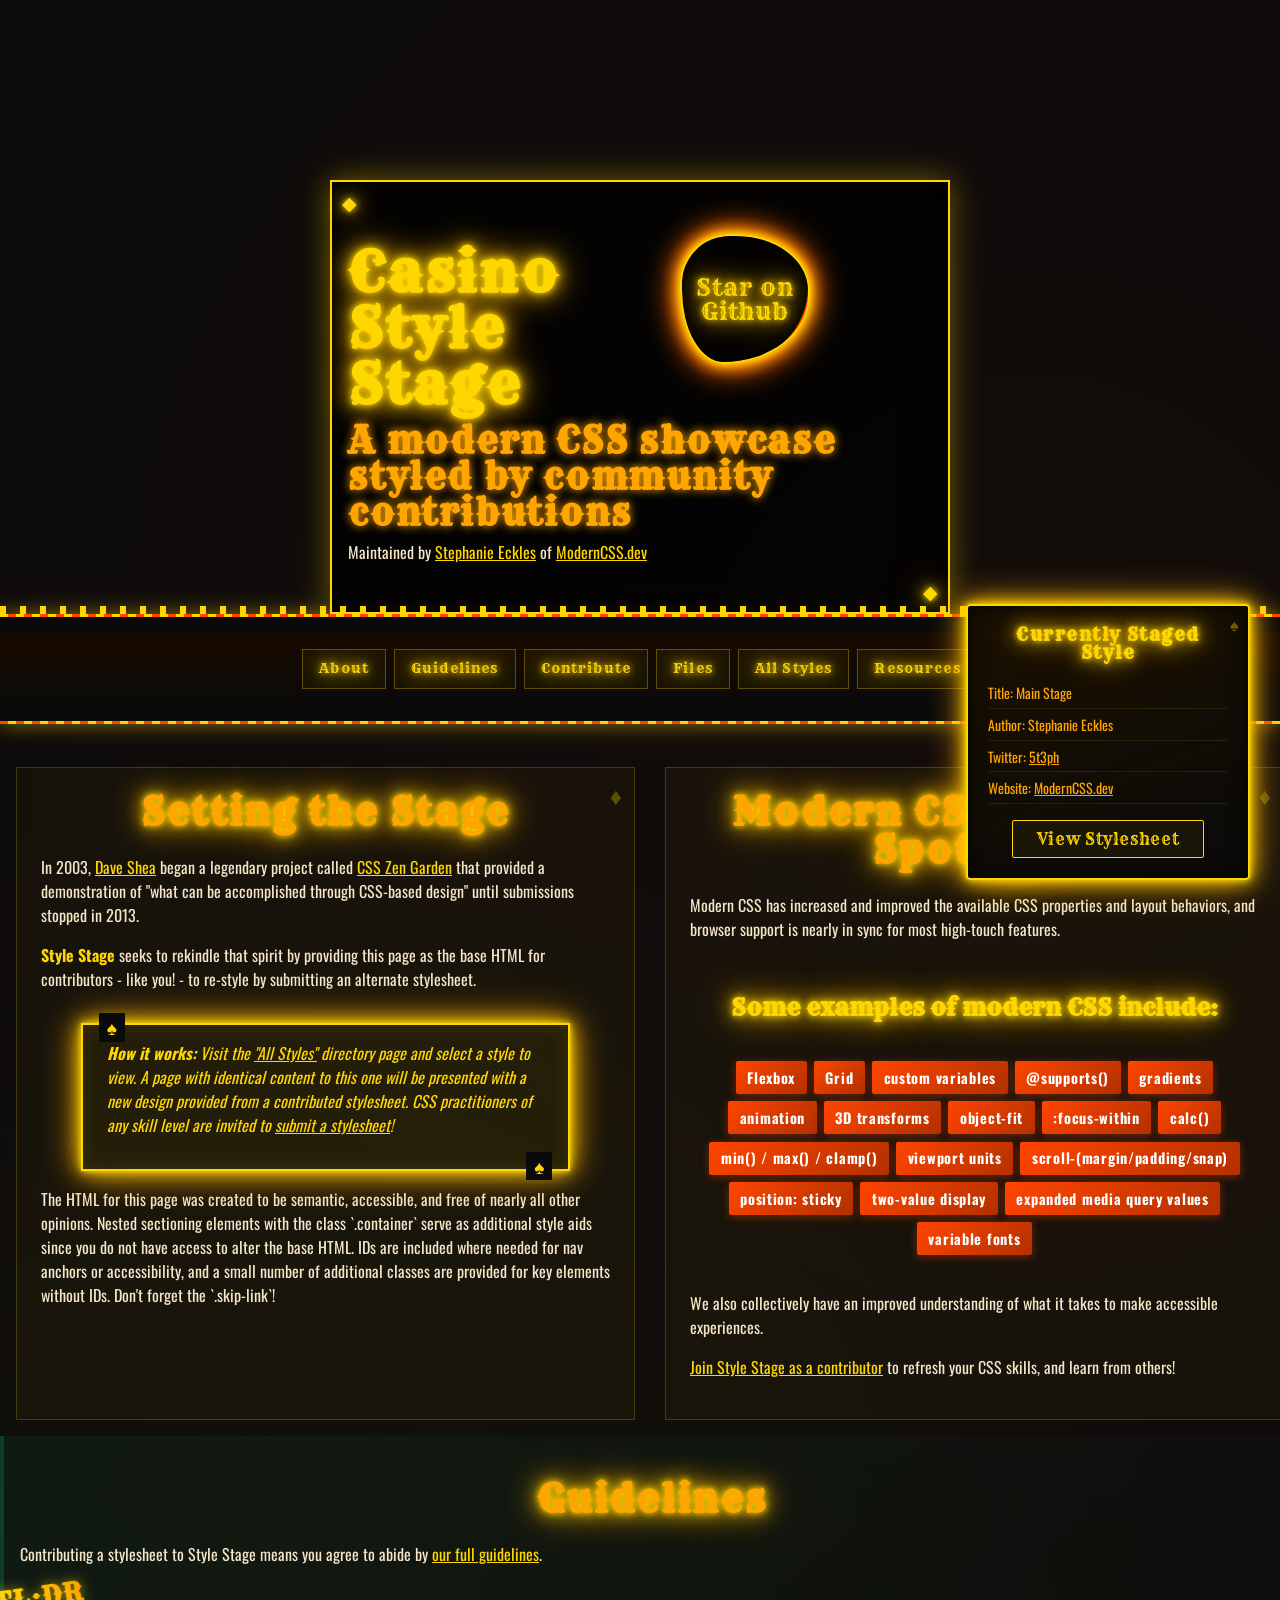
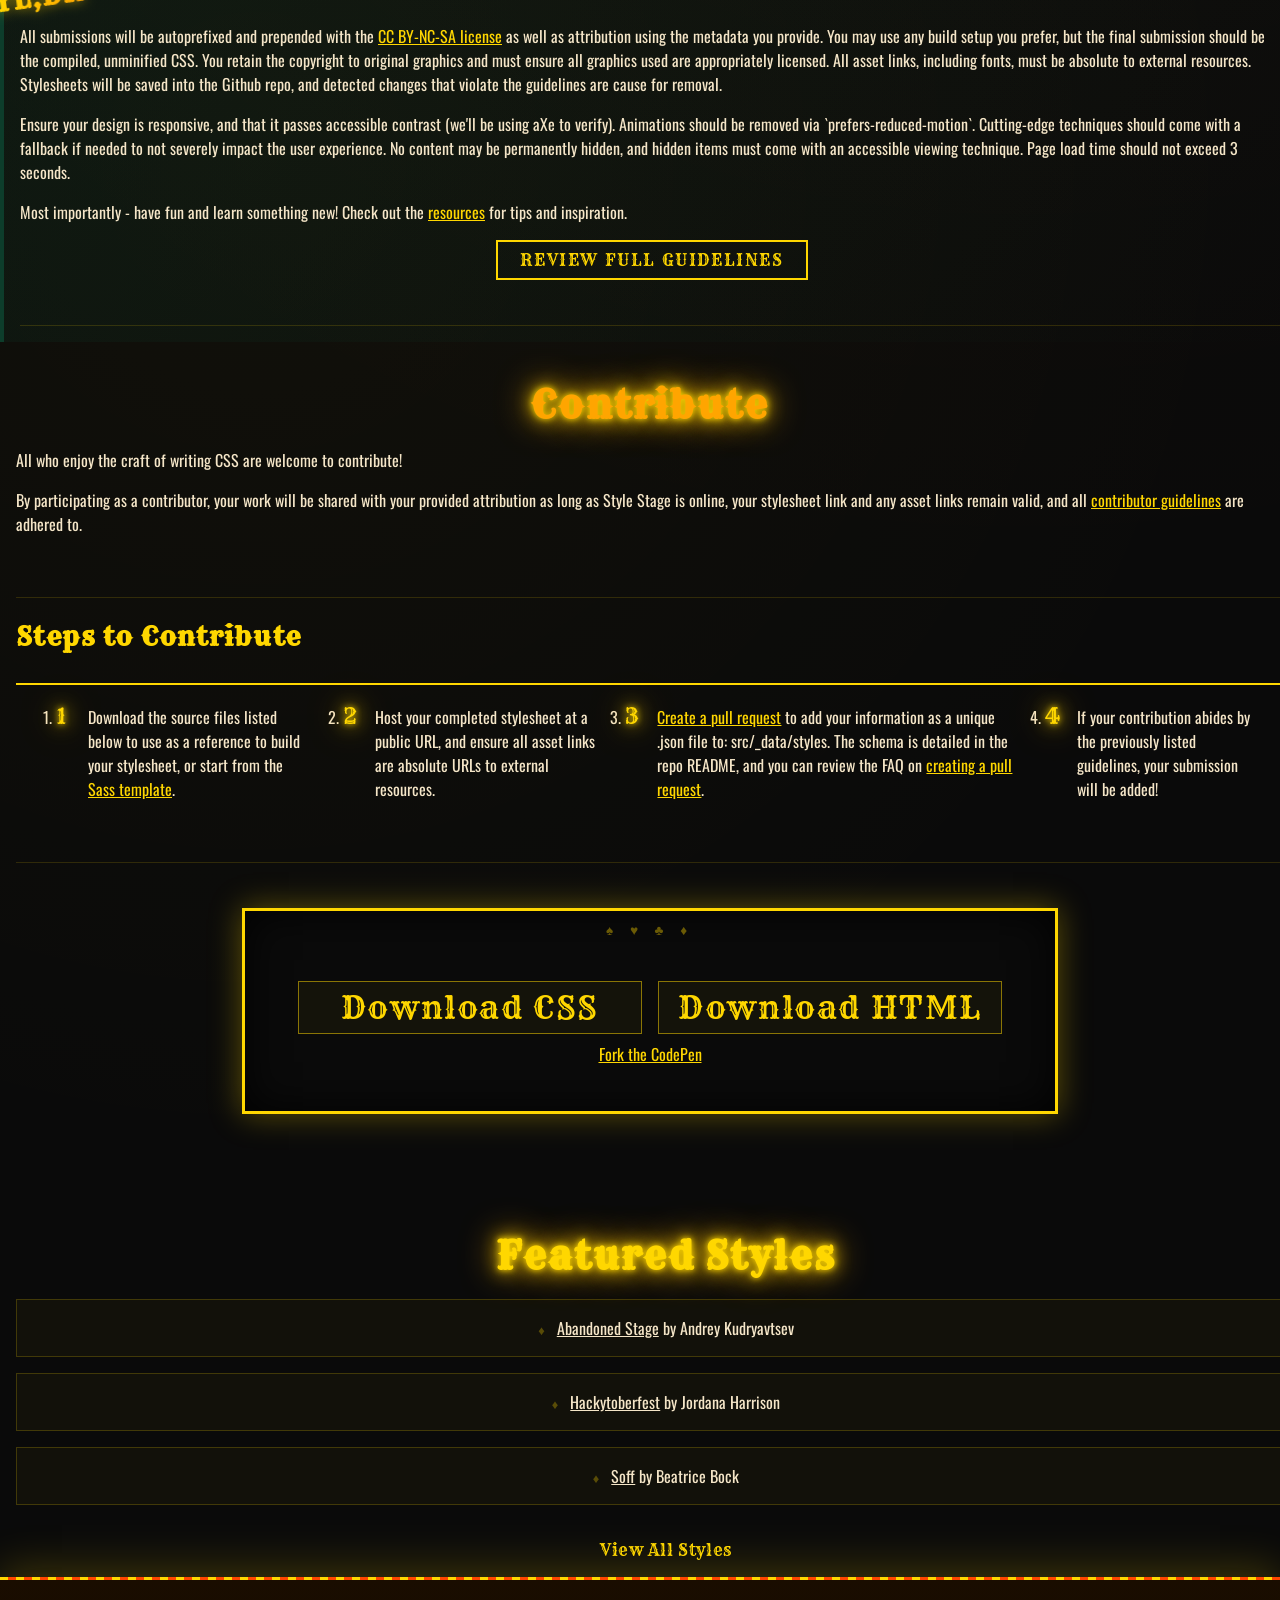
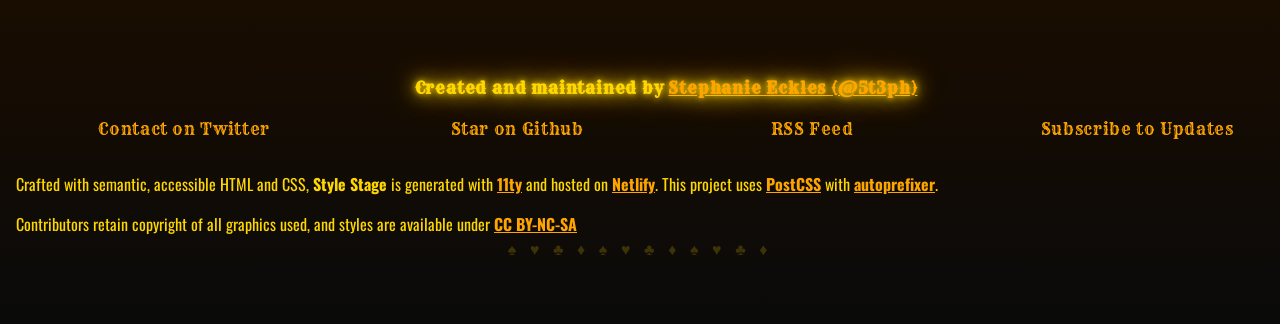
==== commit 07803325: "On branch main  Changes to be committed: 	modified:   public/index.html 	modified:   public/style.cs" ====
--- a/public/index.html
+++ b/public/index.html
@@ -3,7 +3,7 @@
   <head>
     <meta charset="UTF-8" />
     <meta name="viewport" content="width=device-width, initial-scale=1" />
-    <title>[Your Style Title] by TJ, Mathias and Bodric | Style Stage</title>
+    <title>Casino Style Theme by TJ, Mathias and Bodric | Style Stage</title>
     <meta name="description" content="[Your optional description]" />
     <link href="style.css" rel="stylesheet" />
   </head>
@@ -11,7 +11,7 @@
     <a href="#main" class="skip-link">Skip to main content</a>
     <header>
       <div class="container">
-        <h1>Group 03 Style Stage</h1>
+        <h1>Casino Style Stage</h1>
         <h2>A modern CSS showcase styled by community contributions</h2>
         <p>
           Maintained by
--- a/public/style.css
+++ b/public/style.css
@@ -1,20 +1,30 @@
-@import url("https://fonts.googleapis.com/css2?family=Asset&display=swap");
+@charset "UTF-8";
+@import url("https://fonts.googleapis.com/css2?family=Rye&family=Playfair+Display:ital,wght@0,400;0,700;0,900;1,400&family=Oswald:wght@400;500;700&display=swap");
 :root {
-  --color-primary: #C70000;
-  --color-primary-alt: #7B1414;
-  --color-secondary: #E4A700;
-  --color-background: #d2fbf7;
-  --color-text: #682323;
+  --color-primary: #FFD700;
+  --color-primary-alt: #FF4500;
+  --color-secondary: #FFA500;
+  --color-background: #0a0a0a;
+  --color-surface: #111108;
+  --color-text: #f5e6c8;
   --color-light: #fff;
-  --color-anchor: #C70000;
-  --font-family: "Baloo 2", sans-serif;
-  --font-weight-strong: 500;
-  --font-size-h1: 6rem;
-  --font-size-h2: 3rem;
-  --font-size-h3: 2rem;
-  --font-size-h4: 1.35rem;
-  --font-size-text: 1.15rem;
-  --border-radius: 8px;
+  --color-dark: #000;
+  --color-anchor: #FFD700;
+  --color-felt: #0d3d2b;
+  --font-family: "Oswald", sans-serif;
+  --font-family-display: "Rye", serif;
+  --font-weight-strong: 700;
+  --font-size-h1: clamp(2.2rem, 5vw, 4rem);
+  --font-size-h2: clamp(1.6rem, 3vw, 2.4rem);
+  --font-size-h3: clamp(1.2rem, 2vw, 1.75rem);
+  --font-size-h4: 1.25rem;
+  --font-size-text: 1rem;
+  --border-radius: 4px;
+  --max-width: 1200px;
+  --section-gap: 4rem;
+  --glow-gold: 0 0 6px #FFD700, 0 0 18px #FFD700, 0 0 36px #FFA500;
+  --glow-red: 0 0 6px #FF4500, 0 0 16px #FF4500, 0 0 30px #FF0000;
+  --shadow-card: 0 4px 24px rgba(0,0,0,0.6);
 }
 
 /*
@@ -75,27 +85,978 @@
     scroll-behavior: auto !important;
   }
 }
+h1,
+h2,
+h3,
+h4 {
+  font-family: var(--font-family-display);
+  font-weight: var(--font-weight-strong);
+  line-height: 1;
+  margin-bottom: 0.65em;
+  letter-spacing: 0.05em;
+}
+
+h1 {
+  font-size: var(--font-size-h1);
+  font-size: clamp(2.5rem, 7vw, var(--font-size-h1));
+  color: #FFD700;
+  text-shadow: var(--glow-gold);
+  animation: marquee-flicker 3s infinite;
+}
+
+h2 {
+  font-size: var(--font-size-h2);
+  text-align: center;
+  color: #FFD700;
+  text-shadow: var(--glow-gold);
+}
+
+#main h2 {
+  align-self: center;
+  color: var(--color-secondary);
+}
+
+h3 {
+  font-size: var(--font-size-h3);
+  color: #FFA500;
+}
+
+h4 {
+  font-size: var(--font-size-h4);
+  color: #FFD700;
+}
+
+p,
+li {
+  font-size: var(--font-size-text);
+  font-family: var(--font-family);
+}
+
+p {
+  margin: 0 0 1rem;
+}
+
+strong {
+  font-weight: var(--font-weight-strong);
+  color: #FFD700;
+}
+
+a {
+  color: var(--color-anchor);
+  transition: text-shadow 0.3s ease, color 0.3s ease;
+}
+a:hover {
+  text-shadow: var(--glow-gold);
+  color: #FFA500;
+}
+
+blockquote {
+  place-items: center;
+  color: #FFD700;
+  border: 2px solid #FFD700;
+  padding: 1rem 1.5rem;
+  background: rgba(255, 215, 0, 0.05);
+  box-shadow: inset 0 0 20px rgba(255, 215, 0, 0.1), var(--glow-gold);
+  position: relative;
+  font-style: italic;
+}
+blockquote::before {
+  content: "♠";
+  position: absolute;
+  top: -0.6em;
+  left: 1rem;
+  background: #0a0a0a;
+  padding: 0 0.4em;
+  font-style: normal;
+  font-size: 1.2em;
+}
+blockquote::after {
+  content: "♠";
+  position: absolute;
+  bottom: -0.6em;
+  right: 1rem;
+  background: #0a0a0a;
+  padding: 0 0.4em;
+  font-style: normal;
+  font-size: 1.2em;
+}
+
+@keyframes marquee-flicker {
+  0%, 19%, 21%, 23%, 25%, 54%, 56%, 100% {
+    text-shadow: var(--glow-gold);
+    opacity: 1;
+  }
+  20%, 24%, 55% {
+    text-shadow: none;
+    opacity: 0.85;
+  }
+}
+body {
+  background-color: var(--color-background);
+  color: var(--color-text);
+  font-family: var(--font-family);
+  background-image: radial-gradient(circle at 20% 50%, rgba(255, 215, 0, 0.03) 0%, transparent 50%), radial-gradient(circle at 80% 20%, rgba(255, 69, 0, 0.04) 0%, transparent 50%);
+}
+
+main {
+  padding-top: 3vh;
+  padding-bottom: 5vh;
+  width: 1300px;
+  margin: auto;
+}
+main:focus {
+  outline: none;
+}
+main h3 {
+  color: var(--color-primary);
+}
+
+article section {
+  display: flex;
+  flex-direction: column;
+  align-items: flex-start;
+  padding-top: 3vh;
+  padding-bottom: 5vh;
+  border-bottom: 1px solid rgba(255, 215, 0, 0.15);
+}
+
+article .container,
+.page-footer .container,
+#styles .container {
+  margin-right: auto;
+  margin-left: auto;
+}
+
+article,
+#styles {
+  padding: 1rem;
+}
+
+.page-footer ul,
+.features {
+  display: grid;
+  margin: 0 0 2rem;
+  padding: 0;
+  grid-gap: 1em;
+  list-style: none;
+}
+
+header {
+  display: grid;
+  place-items: center;
+  color: #FFD700;
+  text-align: center;
+  position: relative;
+  overflow: hidden;
+}
+header::before, header::after {
+  content: "";
+  width: 100%;
+  height: 300px;
+  background: linear-gradient(to bottom, rgba(0, 0, 0, 0.85), rgba(10, 10, 10, 0.7)), repeating-linear-gradient(90deg, transparent, transparent 40px, rgba(255, 215, 0, 0.08) 40px, rgba(255, 215, 0, 0.08) 41px);
+  position: relative;
+  background-color: #0a0505;
+}
+header::before {
+  background: url("https://source.unsplash.com/7PqRZK6rbaE") center/cover no-repeat fixed;
+  filter: brightness(0.35) saturate(0.5);
+  opacity: 1;
+}
+header::after {
+  height: 8px;
+  background: repeating-linear-gradient(90deg, #FFD700 0px, #FFD700 6px, transparent 6px, transparent 20px);
+  animation: bulb-run 0.6s linear infinite;
+  position: absolute;
+  bottom: 0;
+  z-index: 2;
+}
+header .container {
+  width: 620px;
+  display: grid;
+  grid-template-columns: 1fr 1fr;
+  padding: 2rem 1rem;
+  background: rgba(0, 0, 0, 0.75);
+  border: 2px solid #FFD700;
+  box-shadow: 0 0 30px rgba(255, 215, 0, 0.4), inset 0 0 40px rgba(0, 0, 0, 0.8);
+  position: relative;
+  z-index: 2;
+  margin: -120px auto 0;
+}
+header .container::before, header .container::after {
+  content: "◆";
+  color: #FFD700;
+  position: absolute;
+  font-size: 1.2rem;
+  text-shadow: var(--glow-gold);
+}
+header .container::before {
+  top: 0.4rem;
+  left: 0.6rem;
+}
+header .container::after {
+  bottom: 0.4rem;
+  right: 0.6rem;
+}
+header .container h1 {
+  margin-top: 10px;
+  font-size: 56px;
+  margin-bottom: 10px;
+  padding-top: 20px;
+  font-family: var(--font-family-display);
+  color: #FFD700;
+  text-shadow: var(--glow-gold);
+  animation: marquee-flicker 3s infinite;
+}
+header .container h2 {
+  grid-column: 1/3;
+  font-size: 36px;
+  margin-bottom: 10px;
+  color: #FFA500;
+  text-shadow: 0 0 10px #FFA500;
+}
+header .container h1, header .container h2, header .container p {
+  text-align: left;
+}
+header .container p {
+  grid-column: 1/3;
+  color: #f5e6c8;
+}
+header .container > a {
+  grid-column: 2/3;
+  grid-row: 1/2;
+  padding: 20px 10px;
+  display: inline-flex;
+  margin: 20px 40px;
+  font-size: 48px;
+  position: relative;
+  height: 130px;
+  width: 130px;
+  z-index: 3;
+  justify-content: center;
+  align-items: center;
+  color: #FFD700;
+  text-shadow: var(--glow-gold);
+}
+header .container > a span {
+  position: absolute;
+  left: 0;
+  width: 100%;
+  height: 100%;
+  border: 2px solid #FFD700;
+  border-radius: 40% 60% 70% 35%/40% 45% 55% 60%;
+  animation: circle 4s linear infinite;
+  box-shadow: var(--glow-gold);
+  transition: 0.5s;
+}
+header .container > a::before {
+  content: "";
+  position: absolute;
+  left: 0;
+  width: 100%;
+  height: 100%;
+  border: 2px solid #FF4500;
+  border-radius: 40% 60% 65% 35%/40% 45% 65% 60%;
+  animation: circle 6s linear infinite reverse;
+  box-shadow: var(--glow-red);
+  transition: 0.5s;
+}
+header .container > a:hover span {
+  background-color: rgba(255, 215, 0, 0.2);
+}
+header .container > a:hover::after {
+  position: absolute;
+  content: "★ Github";
+  z-index: 3;
+  left: 0;
+  color: #0a0a0a;
+  font-size: 14px;
+  font-family: var(--font-family);
+  text-shadow: none;
+  background: #FFD700;
+  width: 100%;
+  height: 100%;
+  display: flex;
+  align-items: center;
+  justify-content: center;
+  border-radius: 50%;
+}
+header .container > a:hover::before {
+  background-color: rgba(255, 69, 0, 0.2);
+}
+header .container .link-github {
+  font-size: 24px;
+}
+header h2 {
+  max-width: 15em;
+}
+
+@keyframes circle {
+  0% {
+    transform: rotate(0);
+  }
+  100% {
+    transform: rotate(360deg);
+  }
+}
+@keyframes bulb-run {
+  0% {
+    background-position: 0 0;
+  }
+  100% {
+    background-position: 20px 0;
+  }
+}
+@keyframes marquee-flicker {
+  0%, 19%, 21%, 23%, 25%, 54%, 56%, 100% {
+    text-shadow: var(--glow-gold);
+    opacity: 1;
+  }
+  20%, 24%, 55% {
+    text-shadow: none;
+    opacity: 0.85;
+  }
+}
+@media (max-width: 650px) {
+  header .container {
+    width: 100%;
+    margin-top: -80px;
+  }
+}
+nav {
+  position: relative;
+  background: #0a0a0a;
+  border-top: 3px solid #FFD700;
+  border-bottom: 3px solid #FFD700;
+  box-shadow: 0 0 20px rgba(255, 215, 0, 0.5);
+}
+nav::before {
+  content: "";
+  position: absolute;
+  top: -3px;
+  left: 0;
+  width: 100%;
+  height: 3px;
+  background: repeating-linear-gradient(90deg, #FFD700 0, #FFD700 8px, #FF4500 8px, #FF4500 16px);
+  animation: bulb-run 0.5s linear infinite;
+  z-index: 3;
+}
+nav::after {
+  content: "";
+  position: absolute;
+  bottom: -3px;
+  left: 0;
+  width: 100%;
+  height: 3px;
+  background: repeating-linear-gradient(90deg, #FF4500 0, #FF4500 8px, #FFD700 8px, #FFD700 16px);
+  animation: bulb-run 0.5s linear infinite reverse;
+  z-index: 3;
+  display: block;
+  right: auto;
+  position: absolute;
+  width: 100%;
+}
+nav ul {
+  display: flex;
+  justify-content: center;
+  list-style: none;
+  background: linear-gradient(180deg, #1a0a00, #0a0a0a);
+  padding: 12px 0;
+}
+nav ul li a {
+  display: inline-grid;
+  padding: 0.5rem 1rem;
+  color: #FFD700;
+  text-decoration: none;
+  position: relative;
+  overflow: hidden;
+  margin: 4px;
+  font-family: var(--font-family-display);
+  font-size: 0.9rem;
+  letter-spacing: 0.08em;
+  text-shadow: var(--glow-gold);
+  border: 1px solid rgba(255, 215, 0, 0.3);
+  background: rgba(255, 215, 0, 0.04);
+  transition: 0.3s;
+}
+nav ul li a:hover {
+  background: rgba(255, 215, 0, 0.15);
+  border-color: #FFD700;
+  box-shadow: var(--glow-gold), inset 0 0 10px rgba(255, 215, 0, 0.1);
+}
+nav ul li a:hover::after {
+  top: 0;
+}
+nav ul li a::after {
+  content: "";
+  width: 100%;
+  height: 100%;
+  position: absolute;
+  background: rgba(255, 215, 0, 0.15);
+  top: 100%;
+  transition: 0.35s;
+  border-radius: 2px;
+  line-height: 43px;
+}
+nav ul li:nth-child(1) a::after {
+  content: "About";
+  color: #FFD700;
+  text-align: center;
+}
+nav ul li:nth-child(2) a::after {
+  content: "Guidelines";
+  color: #FFD700;
+  text-align: center;
+}
+nav ul li:nth-child(3) a::after {
+  content: "Contribute";
+  color: #FFD700;
+  text-align: center;
+}
+nav ul li:nth-child(4) a::after {
+  content: "Files";
+  color: #FFD700;
+  text-align: center;
+}
+nav ul li:nth-child(5) a::after {
+  content: "All Styles";
+  color: #FFD700;
+  text-align: center;
+}
+nav ul li:nth-child(6) a::after {
+  content: "Resources";
+  color: #FFD700;
+  text-align: center;
+}
+
+@keyframes bulb-run {
+  0% {
+    background-position: 0 0;
+  }
+  100% {
+    background-position: 16px 0;
+  }
+}
+@media (max-width: 600px) {
+  nav ul {
+    padding-top: 30px;
+    top: 50px;
+    width: 100%;
+    flex-direction: column;
+    text-align: center;
+    height: 40px;
+    overflow: hidden;
+  }
+  nav ul:hover {
+    height: 350px;
+  }
+  nav ul:hover li {
+    display: block;
+  }
+  nav ul li {
+    display: none;
+  }
+  nav::before,
+  nav::after {
+    display: block;
+    cursor: pointer;
+  }
+}
+#about {
+  display: grid;
+  grid-template-columns: 1fr 1fr;
+  grid-gap: 30px;
+  width: 1300px;
+  margin: auto;
+}
+#about section {
+  background: rgba(255, 215, 0, 0.03);
+  border: 1px solid rgba(255, 215, 0, 0.2);
+  padding: 1.5rem;
+  position: relative;
+}
+#about section::before {
+  content: "♦";
+  position: absolute;
+  top: 0.5rem;
+  right: 0.75rem;
+  color: rgba(255, 215, 0, 0.3);
+  font-size: 1.5rem;
+}
+#about section:nth-child(2) {
+  position: relative;
+}
+#about section:nth-child(2) p:nth-of-type(2) {
+  align-self: center;
+  margin-top: 2rem;
+  color: #FFD700;
+  font-size: 1.5em;
+  font-weight: var(--font-weight-strong);
+  text-align: center;
+  text-shadow: var(--glow-gold);
+  font-family: var(--font-family-display);
+  animation: marquee-flicker 4s infinite;
+}
+#about section:nth-child(2) ul {
+  display: flex;
+  flex-wrap: wrap;
+  justify-content: center;
+  margin: 1rem 0 2rem;
+  padding: 0;
+  list-style: none;
+}
+#about section:nth-child(2) ul li {
+  margin: 0.25em;
+  padding: 0.4em 0.8em;
+  background: linear-gradient(135deg, #FF4500, rgb(178.5, 48.3, 0));
+  color: #fff;
+  font-weight: bold;
+  font-size: 0.9rem;
+  letter-spacing: 0.05em;
+  border-radius: 2px;
+  box-shadow: 0 2px 8px rgba(255, 69, 0, 0.4);
+  transition: box-shadow 0.3s;
+}
+#about section:nth-child(2) ul li:hover {
+  box-shadow: var(--glow-red);
+}
+
+@keyframes marquee-flicker {
+  0%, 19%, 21%, 23%, 25%, 54%, 56%, 100% {
+    text-shadow: var(--glow-gold);
+    opacity: 1;
+  }
+  20%, 24%, 55% {
+    text-shadow: none;
+    opacity: 0.85;
+  }
+}
+@media (max-width: 1270px) {
+  .container {
+    width: 100vw;
+  }
+  #about {
+    display: block;
+    width: 100%;
+  }
+}
+#guidelines {
+  grid-column: 1/3;
+  width: 100%;
+  margin: auto;
+  background: linear-gradient(135deg, rgba(13, 61, 43, 0.25), rgba(0, 0, 0, 0));
+  border-left: 4px solid #0d3d2b;
+  padding-left: 1rem;
+}
+#guidelines > section {
+  width: 100%;
+  max-width: 100%;
+}
+#guidelines h3 {
+  display: inline-block;
+  transform: rotate(-8deg) translateX(-10%);
+  background: linear-gradient(to right, #FFD700, #FFA500);
+}
+@supports (background-clip: text) or (-webkit-background-clip: text) {
+  #guidelines h3 {
+    -webkit-background-clip: text;
+    background-clip: text;
+    color: transparent;
+    filter: drop-shadow(0 0 6px rgba(255, 215, 0, 0.6));
+  }
+}
+@media (min-width: 120ch) {
+  #guidelines h3 {
+    transform: rotate(-8deg) translateX(-30%);
+  }
+}
+@supports (background-clip: text) or (-webkit-background-clip: text) {
+  #guidelines p:nth-of-type(2) {
+    position: relative;
+  }
+  #guidelines p:nth-of-type(2)::before {
+    position: absolute;
+    top: 0;
+    left: 0;
+    transform: rotate(4deg) translate(4.75rem, -3.5rem);
+    transform-origin: left center;
+    -webkit-background-clip: text;
+    background-clip: text;
+    color: rgba(255, 215, 0, 0.5);
+    font-size: 0.9em;
+    font-weight: normal;
+  }
+}
+#guidelines .container > a {
+  align-self: center;
+  display: inline-block;
+  padding: 0.6rem 1.4rem;
+  border: 2px solid #FFD700;
+  color: #FFD700;
+  font-family: var(--font-family-display);
+  text-transform: uppercase;
+  letter-spacing: 0.1em;
+  transition: 0.3s;
+}
+#guidelines .container > a:hover {
+  background: #FFD700;
+  color: #0a0a0a;
+  box-shadow: var(--glow-gold);
+  text-shadow: none;
+}
+
+#contribute .container ol {
+  border-top: 2px solid #FFD700;
+  padding-top: 20px;
+  display: flex;
+  counter-reset: casino-steps;
+}
+#contribute .container ol li {
+  margin-right: 30px;
+  counter-increment: casino-steps;
+  position: relative;
+  padding-left: 2rem;
+}
+#contribute .container ol li::before {
+  content: counter(casino-steps);
+  position: absolute;
+  left: 0;
+  top: 0;
+  color: #FFD700;
+  font-family: var(--font-family-display);
+  font-size: 1.4rem;
+  text-shadow: var(--glow-gold);
+  line-height: 1;
+}
+@media screen and (max-width: 675px) {
+  #contribute .container ol {
+    display: block;
+  }
+  #contribute .container ol li {
+    margin-top: 1em;
+  }
+}
+
+#files {
+  display: grid;
+  place-content: center;
+  margin: 5vh auto;
+  text-align: center;
+}
+#files h3 {
+  height: 0;
+  opacity: 0;
+}
+#files .container {
+  display: grid;
+  grid-template-columns: 1fr 1fr;
+  padding: 5vmin;
+  text-align: center;
+  background: #0a0a0a;
+  border: 3px solid #FFD700;
+  box-shadow: 0 0 30px rgba(255, 215, 0, 0.35), inset 0 0 40px rgba(0, 0, 0, 0.9);
+  position: relative;
+}
+#files .container::before {
+  content: "♠ ♥ ♣ ♦";
+  position: absolute;
+  top: 0.5rem;
+  left: 50%;
+  transform: translateX(-50%);
+  color: rgba(255, 215, 0, 0.4);
+  font-size: 0.85rem;
+  letter-spacing: 0.5em;
+  white-space: nowrap;
+}
+#files .container {
+  outline: none;
+  animation: border-glow 2s ease-in-out infinite alternate;
+}
+#files .container h3 {
+  grid-column: 1/3;
+}
+#files .container a:nth-child(4) {
+  grid-column: 1/3;
+}
+#files .container a:not(:last-child) {
+  margin: 0.5rem;
+  padding: 0.6rem 1.2rem;
+  border: 1px solid rgba(255, 215, 0, 0.5);
+  color: #FFD700;
+  font-family: var(--font-family-display);
+  letter-spacing: 0.05em;
+  transition: 0.3s;
+  background: rgba(255, 215, 0, 0.04);
+}
+#files .container a:not(:last-child):hover {
+  background: rgba(255, 215, 0, 0.15);
+  box-shadow: var(--glow-gold);
+  border-color: #FFD700;
+}
+#files .container a:not(:last-child):not(.link-codepen) {
+  font-size: clamp(1.5rem, 4vw, 2rem);
+}
+
+@keyframes border-glow {
+  0% {
+    box-shadow: 0 0 20px rgba(255, 215, 0, 0.3), inset 0 0 40px rgba(0, 0, 0, 0.9);
+  }
+  100% {
+    box-shadow: 0 0 50px rgba(255, 215, 0, 0.7), 0 0 80px rgba(255, 69, 0, 0.3), inset 0 0 40px rgba(0, 0, 0, 0.9);
+  }
+}
+#styles {
+  text-align: center;
+}
+#styles h2 {
+  color: #FFD700;
+  text-shadow: var(--glow-gold);
+  font-family: var(--font-family-display);
+}
+#styles .container {
+  width: 1300px;
+}
+#styles .container li {
+  text-align: center;
+  padding: 1rem;
+  border: 1px solid rgba(255, 215, 0, 0.2);
+  background: rgba(255, 215, 0, 0.03);
+  transition: 0.3s;
+  position: relative;
+}
+#styles .container li::before {
+  content: "♦";
+  color: rgba(255, 215, 0, 0.3);
+  margin-right: 0.5rem;
+  font-size: 0.8rem;
+}
+#styles .container li:hover {
+  border-color: #FFD700;
+  box-shadow: 0 0 15px rgba(255, 215, 0, 0.3);
+  background: rgba(255, 215, 0, 0.07);
+}
+#styles .container li {
+  color: #f5e6c8;
+}
+#styles .container li > span a {
+  color: #FFD700;
+}
+#styles .container .features h2 {
+  color: #FFD700;
+}
+#styles .container .features li {
+  color: #f5e6c8;
+}
+#styles .container .features li > span a {
+  color: inherit;
+}
+#styles .container .link-allstyles:hover {
+  text-decoration: underline;
+  color: #FFD700;
+}
+
+@media (max-width: 1270px) {
+  #styles .container {
+    width: 100vw;
+  }
+}
+.profile {
+  color: #FFD700;
+  position: fixed;
+  right: 30px;
+  bottom: 20px;
+  z-index: 3;
+  padding: 20px;
+  background: linear-gradient(160deg, #1a1000, #0a0a0a);
+  border: 2px solid #FFD700;
+  box-shadow: var(--glow-gold), inset 0 0 20px rgba(0, 0, 0, 0.8);
+  border-radius: 4px;
+  animation: border-glow 2.5s ease-in-out infinite alternate;
+}
+.profile::before {
+  content: "♠";
+  position: absolute;
+  top: 0.4rem;
+  right: 0.6rem;
+  color: rgba(255, 215, 0, 0.4);
+  font-size: 1rem;
+}
+.profile .container {
+  width: 240px;
+}
+.profile .container h4 {
+  text-align: center;
+  font-size: 18px;
+  font-family: var(--font-family-display);
+  color: #FFD700;
+  text-shadow: var(--glow-gold);
+  letter-spacing: 0.08em;
+}
+.profile .container > a {
+  text-align: center;
+  display: block;
+  margin: auto;
+  border: 1px solid #FFD700;
+  padding: 10px;
+  width: 80%;
+  border-radius: 2px;
+  transition: 0.35s;
+  color: #FFD700;
+  font-family: var(--font-family-display);
+  letter-spacing: 0.05em;
+  background: rgba(255, 215, 0, 0.05);
+}
+.profile .container > a:hover {
+  background: #FFD700;
+  color: #0a0a0a;
+  box-shadow: var(--glow-gold);
+  text-shadow: none;
+}
+.profile ul {
+  list-style: none;
+  padding: 0;
+}
+.profile ul li {
+  font-size: 14px;
+  color: #FFA500;
+  border-bottom: 1px solid rgba(255, 215, 0, 0.1);
+  padding: 0.3rem 0;
+}
+.profile ul li a {
+  color: #FFA500;
+  transition: 0.3s;
+}
+.profile ul li a:hover {
+  color: #FFD700;
+  text-shadow: var(--glow-gold);
+}
+
+@keyframes border-glow {
+  0% {
+    box-shadow: 0 0 10px rgba(255, 215, 0, 0.3), inset 0 0 20px rgba(0, 0, 0, 0.8);
+  }
+  100% {
+    box-shadow: 0 0 30px rgba(255, 215, 0, 0.7), 0 0 50px rgba(255, 69, 0, 0.3), inset 0 0 20px rgba(0, 0, 0, 0.8);
+  }
+}
+@media (max-width: 1270px) {
+  .profile {
+    display: none;
+  }
+}
+.page-footer {
+  position: relative;
+  padding: 3rem 1rem;
+  background: linear-gradient(180deg, #1a0d00, #0a0a0a);
+  color: #FFD700;
+  border-top: 3px solid #FFD700;
+  box-shadow: 0 -10px 40px rgba(255, 215, 0, 0.2);
+}
+.page-footer::before {
+  content: "";
+  position: absolute;
+  top: -3px;
+  left: 0;
+  width: 100%;
+  height: 3px;
+  background: repeating-linear-gradient(90deg, #FFD700 0, #FFD700 8px, #FF4500 8px, #FF4500 16px);
+  animation: bulb-run 0.5s linear infinite;
+}
+.page-footer::after {
+  content: "♠  ♥  ♣  ♦  ♠  ♥  ♣  ♦  ♠  ♥  ♣  ♦";
+  display: block;
+  text-align: center;
+  color: rgba(255, 215, 0, 0.2);
+  font-size: 1rem;
+  letter-spacing: 0.3em;
+  margin-bottom: 1rem;
+}
+.page-footer p:first-child {
+  margin-top: 3rem;
+  font-weight: var(--font-weight-strong);
+  letter-spacing: 0.05em;
+  text-align: center;
+  color: #FFD700;
+  font-family: var(--font-family-display);
+  text-shadow: var(--glow-gold);
+}
+.page-footer p a {
+  color: #FFA500;
+  font-weight: bold;
+  transition: 0.3s;
+}
+.page-footer p a:hover {
+  color: #FFD700;
+  text-shadow: var(--glow-gold);
+}
+.page-footer ul {
+  grid-template-columns: repeat(auto-fit, minmax(12ch, auto));
+}
+.page-footer .container {
+  width: 1300px;
+  margin: auto;
+}
+.page-footer .container > :last-child {
+  margin-bottom: 0;
+}
+.page-footer .container li {
+  text-align: center;
+  color: #f5e6c8;
+  transition: 0.3s;
+}
+.page-footer .container li:hover {
+  color: #FFD700;
+}
+
+@keyframes bulb-run {
+  0% {
+    background-position: 0 0;
+  }
+  100% {
+    background-position: 16px 0;
+  }
+}
+@media (max-width: 1270px) {
+  .page-footer .container {
+    width: 100%;
+  }
+}
+@media (max-width: 665px) {
+  .page-footer .container {
+    width: 100%;
+  }
+  .page-footer .container ul {
+    display: block;
+  }
+}
+.skip-link {
+  display: none;
+}
+
 [class^=link]:not(.link-codepen),
 .profile .container > a {
-  display: inline-flex;
   align-items: center;
-  justify-content: center;
-  padding: 0 0.75em;
-  transform: translate(0, 0);
-  transition: 180ms all ease-in-out;
-  font-size: 1.125rem;
   line-height: 1;
-  text-align: center;
   text-decoration: none;
-}
-[class^=link]:not(.link-codepen):hover, [class^=link]:not(.link-codepen):focus,
-.profile .container > a:hover,
-.profile .container > a:focus {
-  transform: translate(-0.15em, -0.15em);
-  box-shadow: 0.3em 0.3em var(--color-secondary);
-}
-[class^=link]:not(.link-codepen):focus,
-.profile .container > a:focus {
-  outline-color: transparent;
-  outline-style: solid;
-}
+  font-family: var(--font-family-display);
+  letter-spacing: 0.04em;
+  color: #FFD700;
+  transition: text-shadow 0.3s, color 0.3s;
+}
+[class^=link]:not(.link-codepen):hover,
+.profile .container > a:hover {
+  text-shadow: var(--glow-gold);
+  color: #FFA500;
+}
+
+.page-footer [class^=link] {
+  color: #FFA500;
+}
+.page-footer [class^=link]:hover {
+  color: #FFD700;
+}
+
+.link-github svg {
+  display: none;
+}
+
+/*# sourceMappingURL=style.css.map */
